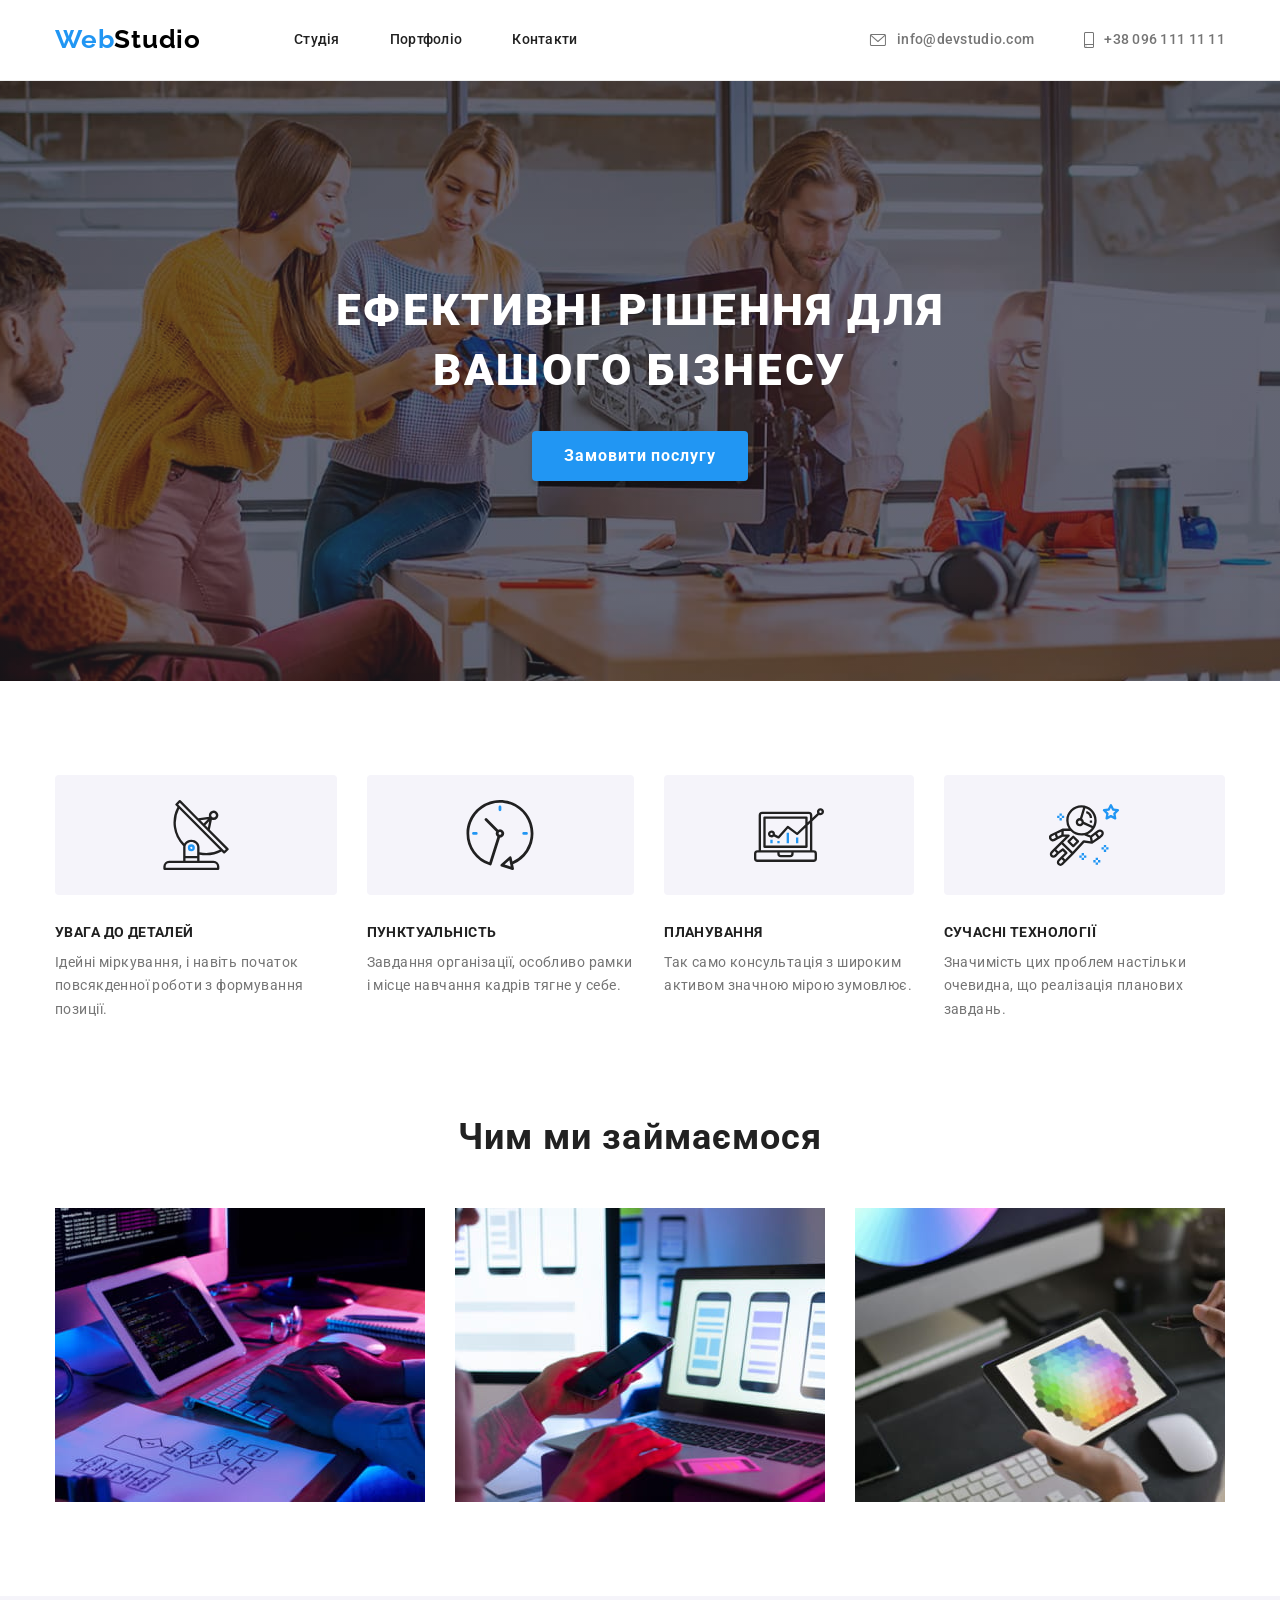
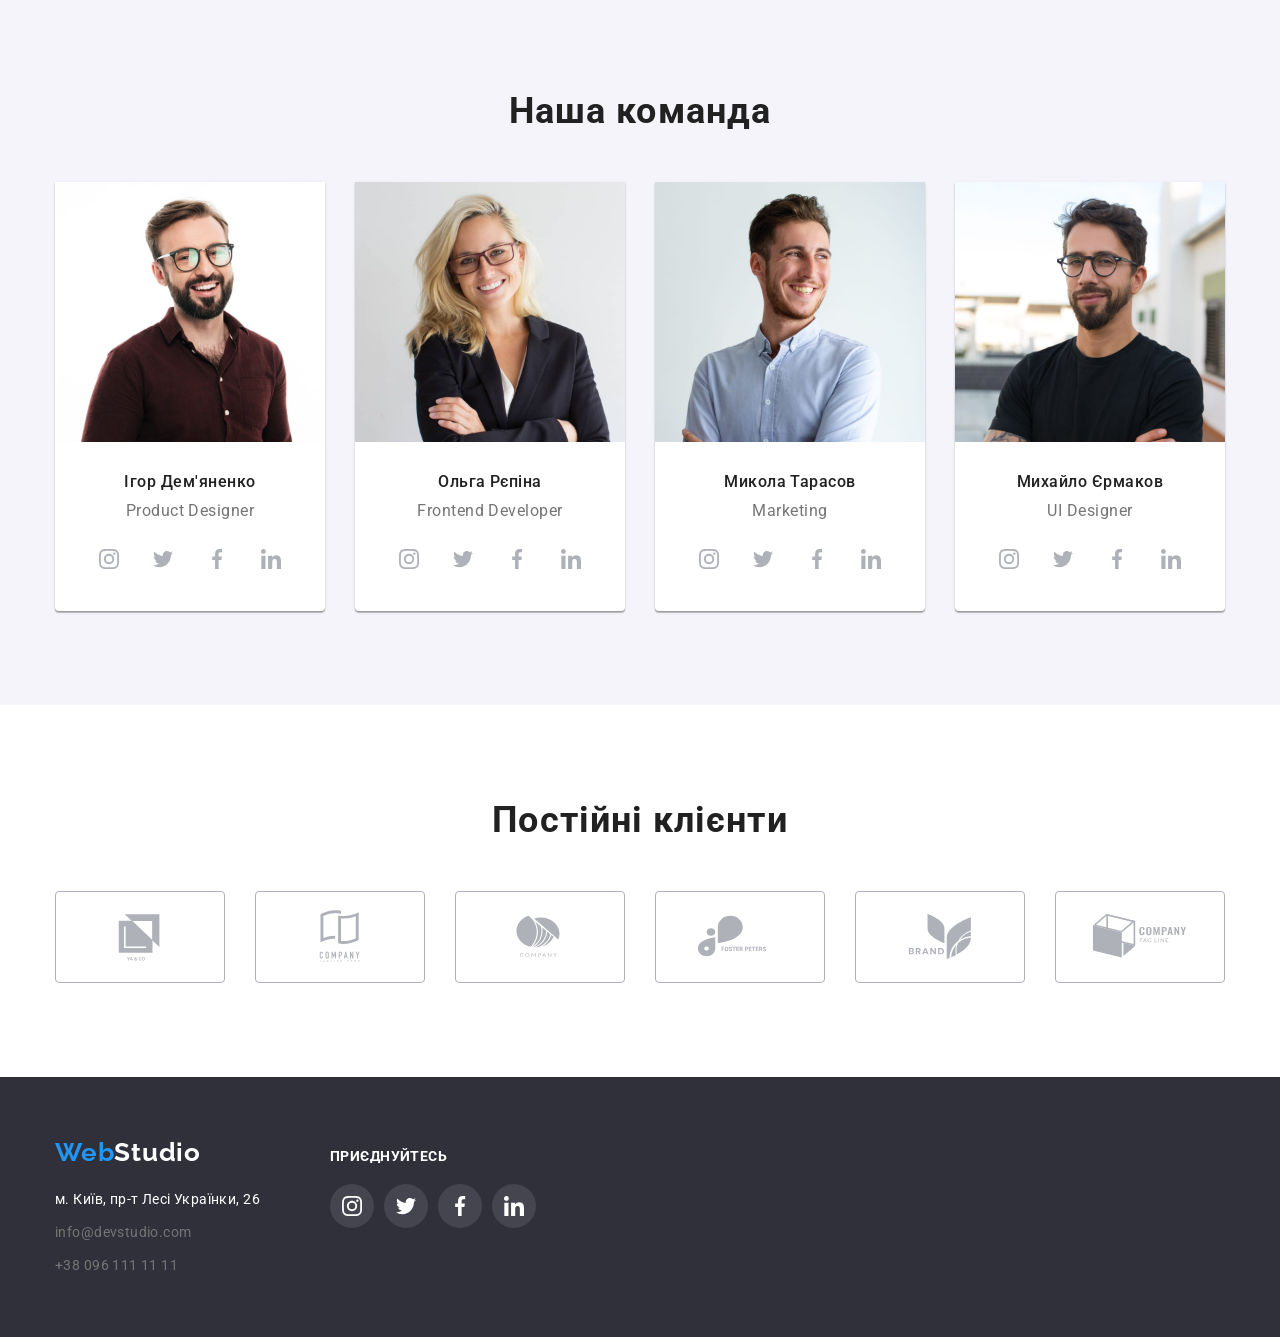
==== index.html @ bf519549 "Initial commit" ====
<!DOCTYPE html>
<html lang="uk">
  <head>
    <meta charset="UTF-8" />
    <meta http-equiv="X-UA-Compatible" content="IE=edge" />
    <meta name="viewport" content="width=device-width, initial-scale=1.0" />
    <title>WebStudio</title>
    <!-- fonts -->
    <link rel="preconnect" href="https://fonts.googleapis.com" />
    <link rel="preconnect" href="https://fonts.gstatic.com" crossorigin />
    <link rel="preconnect" href="https://fonts.googleapis.com" />
    <link rel="preconnect" href="https://fonts.gstatic.com" crossorigin />
    <link
      href="https://fonts.googleapis.com/css2?family=Raleway:wght@700&family=Roboto:wght@400;500;700;900&display=swap"
      rel="stylesheet"
    />
    <!-- modern-normalize -->
    <link
      rel="stylesheet"
      href="https://cdnjs.cloudflare.com/ajax/libs/modern-normalize/1.1.0/modern-normalize.min.css"
      integrity="sha512-wpPYUAdjBVSE4KJnH1VR1HeZfpl1ub8YT/NKx4PuQ5NmX2tKuGu6U/JRp5y+Y8XG2tV+wKQpNHVUX03MfMFn9Q=="
      crossorigin="anonymous"
      referrerpolicy="no-referrer"
    />
    <!-- custom styles -->
    <link rel="stylesheet" href="./css/styles.css" />
  </head>
  <body>
    <header>
      <div class="container header">
        <nav class="nav">
          <a class="logo logo-header" href="./index.html"
            ><span class="logo-color">Web</span>Studio</a
          >
          <ul class="nav-list">
            <li class="nav-list-item">
              <a class="nav-list-item-link display-block" href="./index.html"
                >Студія</a
              >
            </li>
            <li class="nav-list-item">
              <a
                class="nav-list-item-link display-block"
                href="./portfolio.html"
                >Портфоліо</a
              >
            </li>
            <li class="nav-list-item">
              <a class="nav-list-item-link display-block" href="#contacts-link"
                >Контакти</a
              >
            </li>
          </ul>
        </nav>
        <ul class="header-contacts">
          <li class="header-contacts-item">
            <a
              class="header-contacts-item-link display-block"
              href="mailto:info@devstudio.com"
            >
              <svg class="icon-contacts" width="18" height="12">
                <use href="./images/icons.svg#icon-mail"></use>
              </svg>
              info@devstudio.com</a
            >
          </li>
          <li class="header-contacts-item">
            <a
              class="header-contacts-item-link display-block"
              href="tel:+380961111111"
            >
              <svg class="icon-contacts" width="10" height="16">
                <use href="./images/icons.svg#icon-smartphone"></use>
              </svg>
              +38 096 111 11 11</a
            >
          </li>
        </ul>
      </div>
    </header>
    <main>
      <section class="hero">
        <div class="container">
          <h1 class="hero-title">Ефективні рішення для вашого бізнесу</h1>
          <button class="hero-btn" type="button">Замовити послугу</button>
        </div>
      </section>
      <section class="section">
        <div class="container">
          <h2 class="hidden-title">Особливості</h2>
          <ul class="features-list">
            <li class="features-list-item">
              <div class="features-icon-background">
                <svg class="features-list-item-icon" width="70" height="70">
                  <use href="./images/icons.svg#icon-antenna"></use>
                </svg>
              </div>
              <h3 class="features-list-item-heading">Увага до деталей</h3>
              <p class="features-list-item-text">
                Ідейні міркування, і навіть початок повсякденної роботи з
                формування позиції.
              </p>
            </li>
            <li class="features-list-item">
              <div class="features-icon-background">
                <svg class="features-list-item-icon" width="70" height="70">
                  <use href="./images/icons.svg#icon-clock"></use>
                </svg>
              </div>
              <h3 class="features-list-item-heading">Пунктуальність</h3>
              <p class="features-list-item-text">
                Завдання організації, особливо рамки і місце навчання кадрів
                тягне у себе.
              </p>
            </li>
            <li class="features-list-item">
              <div class="features-icon-background">
                <svg class="features-list-item-icon" width="70" height="70">
                  <use href="./images/icons.svg#icon-diagram"></use>
                </svg>
              </div>
              <h3 class="features-list-item-heading">Планування</h3>
              <p class="features-list-item-text">
                Так само консультація з широким активом значною мірою зумовлює.
              </p>
            </li>
            <li class="features-list-item">
              <div class="features-icon-background">
                <svg class="features-list-item-icon" width="70" height="70">
                  <use href="./images/icons.svg#icon-astronaut"></use>
                </svg>
              </div>
              <h3 class="features-list-item-heading">Сучасні технології</h3>
              <p class="features-list-item-text">
                Значимість цих проблем настільки очевидна, що реалізація
                планових завдань.
              </p>
            </li>
          </ul>
        </div>
      </section>
      <section class="section what-are-we-section">
        <div class="container">
          <h2 class="what-are-we-title">Чим ми займаємося</h2>
          <ul class="what-are-we-list">
            <li class="what-are-we-list-item">
              <img
                src="./images/img1.jpg"
                alt="кодинг"
                width="370"
                height="294"
              />
            </li>
            <li class="what-are-we-list-item">
              <img
                src="./images/img2.jpg"
                alt="адаптація"
                width="370"
                height="294"
              />
            </li>
            <li class="what-are-we-list-item">
              <img
                src="./images/img3.jpg"
                alt="дизайн"
                width="370"
                height="294"
              />
            </li>
          </ul>
        </div>
      </section>
      <section class="section our-team">
        <div class="container">
          <h2 class="our-team-title">Наша команда</h2>
          <ul class="our-team-list">
            <li class="our-team-list-item">
              <img
                src="./images/igor.jpg"
                alt="фото Ігор Дем'яненко"
                width="270"
                height="260"
              />
              <div class="our-team-content">
                <h3 class="our-team-list-item-heading">Ігор Дем'яненко</h3>
                <p class="our-team-list-item-text" lang="en">
                  Product Designer
                </p>
                <ul class="socials-list">
                  <li class="socials-list-item">
                    <a
                      class="socials-list-item-link"
                      href="https://www.instagram.com"
                      target="_blank"
                      rel="noreferrer noopener nofollow"
                      aria-label="instagram"
                    >
                      <svg class="socials-icon" width="20" height="20">
                        <use href="./images/icons.svg#icon-instagram"></use>
                      </svg>
                    </a>
                  </li>
                  <li class="socials-list-item">
                    <a
                      class="socials-list-item-link"
                      href="https://twitter.com"
                      target="_blank"
                      rel="noreferrer noopener nofollow"
                      aria-label="twitter"
                    >
                      <svg class="socials-icon" width="20" height="20">
                        <use href="./images/icons.svg#icon-twitter"></use>
                      </svg>
                    </a>
                  </li>
                  <li class="socials-list-item">
                    <a
                      class="socials-list-item-link"
                      href="https://www.facebook.com"
                      target="_blank"
                      rel="noreferrer noopener nofollow"
                      aria-label="facebook"
                    >
                      <svg class="socials-icon" width="20" height="20">
                        <use href="./images/icons.svg#icon-facebook"></use>
                      </svg>
                    </a>
                  </li>
                  <li class="socials-list-item">
                    <a
                      class="socials-list-item-link"
                      href="https://www.linkedin.com "
                      target="_blank"
                      rel="noreferrer noopener nofollow"
                      aria-label="linkedin"
                    >
                      <svg class="socials-icon" width="20" height="20">
                        <use href="./images/icons.svg#icon-linkedin"></use>
                      </svg>
                    </a>
                  </li>
                </ul>
              </div>
            </li>
            <li class="our-team-list-item">
              <img
                src="./images/olga.jpg"
                alt="фото Ольга Рєпіна"
                width="270"
                height="260"
              />
              <div class="our-team-content">
                <h3 class="our-team-list-item-heading">Ольга Рєпіна</h3>
                <p class="our-team-list-item-text" lang="en">
                  Frontend Developer
                </p>
                <ul class="socials-list">
                  <li class="socials-list-item">
                    <a
                      class="socials-list-item-link"
                      href="https://www.instagram.com"
                      target="_blank"
                      rel="noreferrer noopener nofollow"
                      aria-label="instagram"
                    >
                      <svg class="socials-icon" width="20" height="20">
                        <use href="./images/icons.svg#icon-instagram"></use>
                      </svg>
                    </a>
                  </li>
                  <li class="socials-list-item">
                    <a
                      class="socials-list-item-link"
                      href="https://twitter.com"
                      target="_blank"
                      rel="noreferrer noopener nofollow"
                      aria-label="twitter"
                    >
                      <svg class="socials-icon" width="20" height="20">
                        <use href="./images/icons.svg#icon-twitter"></use>
                      </svg>
                    </a>
                  </li>
                  <li class="socials-list-item">
                    <a
                      class="socials-list-item-link"
                      href="https://www.facebook.com"
                      target="_blank"
                      rel="noreferrer noopener nofollow"
                      aria-label="facebook"
                    >
                      <svg class="socials-icon" width="20" height="20">
                        <use href="./images/icons.svg#icon-facebook"></use>
                      </svg>
                    </a>
                  </li>
                  <li class="socials-list-item">
                    <a
                      class="socials-list-item-link"
                      href="https://www.linkedin.com "
                      target="_blank"
                      rel="noreferrer noopener nofollow"
                      aria-label="linkedin"
                    >
                      <svg class="socials-icon" width="20" height="20">
                        <use href="./images/icons.svg#icon-linkedin"></use>
                      </svg>
                    </a>
                  </li>
                </ul>
              </div>
            </li>
            <li class="our-team-list-item">
              <img
                src="./images/mykola.jpg"
                alt="фото Микола Тарасов"
                width="270"
                height="260"
              />
              <div class="our-team-content">
                <h3 class="our-team-list-item-heading">Микола Тарасов</h3>
                <p class="our-team-list-item-text" lang="en">Marketing</p>
                <ul class="socials-list">
                  <li class="socials-list-item">
                    <a
                      class="socials-list-item-link"
                      href="https://www.instagram.com"
                      target="_blank"
                      rel="noreferrer noopener nofollow"
                      aria-label="instagram"
                    >
                      <svg class="socials-icon" width="20" height="20">
                        <use href="./images/icons.svg#icon-instagram"></use>
                      </svg>
                    </a>
                  </li>
                  <li class="socials-list-item">
                    <a
                      class="socials-list-item-link"
                      href="https://twitter.com"
                      target="_blank"
                      rel="noreferrer noopener nofollow"
                      aria-label="twitter"
                    >
                      <svg class="socials-icon" width="20" height="20">
                        <use href="./images/icons.svg#icon-twitter"></use>
                      </svg>
                    </a>
                  </li>
                  <li class="socials-list-item">
                    <a
                      class="socials-list-item-link"
                      href="https://www.facebook.com"
                      target="_blank"
                      rel="noreferrer noopener nofollow"
                      aria-label="facebook"
                    >
                      <svg class="socials-icon" width="20" height="20">
                        <use href="./images/icons.svg#icon-facebook"></use>
                      </svg>
                    </a>
                  </li>
                  <li class="socials-list-item">
                    <a
                      class="socials-list-item-link"
                      href="https://www.linkedin.com "
                      target="_blank"
                      rel="noreferrer noopener nofollow"
                      aria-label="linkedin"
                    >
                      <svg class="socials-icon" width="20" height="20">
                        <use href="./images/icons.svg#icon-linkedin"></use>
                      </svg>
                    </a>
                  </li>
                </ul>
              </div>
            </li>
            <li class="our-team-list-item">
              <img
                src="./images/michael.jpg"
                alt="фото Михайло Єрмаков"
                width="270"
                height="260"
              />
              <div class="our-team-content">
                <h3 class="our-team-list-item-heading">Михайло Єрмаков</h3>
                <p class="our-team-list-item-text" lang="en">UI Designer</p>
                <ul class="socials-list">
                  <li class="socials-list-item">
                    <a
                      class="socials-list-item-link"
                      href="https://www.instagram.com"
                      target="_blank"
                      rel="noreferrer noopener nofollow"
                      aria-label="instagram"
                    >
                      <svg class="socials-icon" width="20" height="20">
                        <use href="./images/icons.svg#icon-instagram"></use>
                      </svg>
                    </a>
                  </li>
                  <li class="socials-list-item">
                    <a
                      class="socials-list-item-link"
                      href="https://twitter.com"
                      target="_blank"
                      rel="noreferrer noopener nofollow"
                      aria-label="twitter"
                    >
                      <svg class="socials-icon" width="20" height="20">
                        <use href="./images/icons.svg#icon-twitter"></use>
                      </svg>
                    </a>
                  </li>
                  <li class="socials-list-item">
                    <a
                      class="socials-list-item-link"
                      href="https://www.facebook.com"
                      target="_blank"
                      rel="noreferrer noopener nofollow"
                      aria-label="facebook"
                    >
                      <svg class="socials-icon" width="20" height="20">
                        <use href="./images/icons.svg#icon-facebook"></use>
                      </svg>
                    </a>
                  </li>
                  <li class="socials-list-item">
                    <a
                      class="socials-list-item-link"
                      href="https://www.linkedin.com "
                      target="_blank"
                      rel="noreferrer noopener nofollow"
                      aria-label="linkedin"
                    >
                      <svg class="socials-icon" width="20" height="20">
                        <use href="./images/icons.svg#icon-linkedin"></use>
                      </svg>
                    </a>
                  </li>
                </ul>
              </div>
            </li>
          </ul>
        </div>
      </section>
      <section class="section">
        <div class="container">
          <h2 class="clients">Постійні клієнти</h2>
          <ul class="clients-list">
            <li class="clients-list-item">
              <a
                href=""
                class="clients-link"
                target="_blank"
                rel="noreferrer noopener nofollow"
              >
                <svg class="client" width="106" height="60">
                  <use href="./images/icons.svg#icon-client1"></use>
                </svg>
              </a>
            </li>
            <li class="clients-list-item">
              <a
                href=""
                class="clients-link"
                target="_blank"
                rel="noreferrer noopener nofollow"
              >
                <svg class="client" width="106" height="60">
                  <use href="./images/icons.svg#icon-client2"></use>
                </svg>
              </a>
            </li>
            <li class="clients-list-item">
              <a
                href=""
                class="clients-link"
                target="_blank"
                rel="noreferrer noopener nofollow"
              >
                <svg class="client" width="106" height="60">
                  <use href="./images/icons.svg#icon-client3"></use>
                </svg>
              </a>
            </li>
            <li class="clients-list-item">
              <a
                href=""
                class="clients-link"
                target="_blank"
                rel="noreferrer noopener nofollow"
              >
                <svg class="client" width="106" height="60">
                  <use href="./images/icons.svg#icon-client4"></use>
                </svg>
              </a>
            </li>
            <li class="clients-list-item">
              <a
                href=""
                class="clients-link"
                target="_blank"
                rel="noreferrer noopener nofollow"
              >
                <svg class="client" width="106" height="60">
                  <use href="./images/icons.svg#icon-client5"></use>
                </svg>
              </a>
            </li>
            <li class="clients-list-item">
              <a
                href=""
                class="clients-link"
                target="_blank"
                rel="noreferrer noopener nofollow"
              >
                <svg class="client" width="106" height="60">
                  <use href="./images/icons.svg#icon-client6"></use>
                </svg>
              </a>
            </li>
          </ul>
        </div>
      </section>
    </main>
    <footer class="contacts" id="contacts-link">
      <div class="container footer">
        <div>
          <a class="logo footer-logo" href="./index.html"
            ><span class="logo-footer-color">Web</span>Studio</a
          >
          <address>
            <ul class="address-list">
              <li class="address-list-item">
                <a
                  class="map-link"
                  href="https://goo.gl/maps/me57YFcmaELghzEW9"
                  target="_blank"
                  rel="noopener noreferrer nofollow"
                  >м. Київ, пр-т Лесі Українки, 26</a
                >
              </li>
              <li class="address-list-item">
                <a class="mail-link" href="mailto:info@devstudio.com"
                  >info@devstudio.com</a
                >
              </li>
              <li class="address-list-item">
                <a class="tel-link" href="tel:+380961111111"
                  >+38 096 111 11 11</a
                >
              </li>
            </ul>
          </address>
        </div>
        <div class="join">
          <p class="footer-heading-socials">приєднуйтесь</p>
          <ul class="socials-list">
            <li class="socials-list-item">
              <a
                class="socials-footer-list-item-link"
                href="https://www.instagram.com"
                target="_blank"
                rel="noreferrer noopener nofollow"
                aria-label="instagram"
              >
                <svg class="socials-footer-icon" width="20" height="20">
                  <use href="./images/icons.svg#icon-instagram"></use>
                </svg>
              </a>
            </li>
            <li class="socials-list-item">
              <a
                class="socials-footer-list-item-link"
                href="https://twitter.com"
                target="_blank"
                rel="noreferrer noopener nofollow"
                aria-label="twitter"
              >
                <svg class="socials-footer-icon" width="20" height="20">
                  <use href="./images/icons.svg#icon-twitter"></use>
                </svg>
              </a>
            </li>
            <li class="socials-list-item">
              <a
                class="socials-footer-list-item-link"
                href="https://www.facebook.com"
                target="_blank"
                rel="noreferrer noopener nofollow"
                aria-label="facebook"
              >
                <svg class="socials-footer-icon" width="20" height="20">
                  <use href="./images/icons.svg#icon-facebook"></use>
                </svg>
              </a>
            </li>
            <li class="socials-list-item">
              <a
                class="socials-footer-list-item-link"
                href="https://www.linkedin.com "
                target="_blank"
                rel="noreferrer noopener nofollow"
                aria-label="linkedin"
              >
                <svg class="socials-footer-icon" width="20" height="20">
                  <use href="./images/icons.svg#icon-linkedin"></use>
                </svg>
              </a>
            </li>
          </ul>
        </div>
      </div>
    </footer>
  </body>
</html>
---- css/styles.css ----
:root {
  /* Fonts */
  --primary-text-color: #757575;
  --title-text-color: #212121;
  --secondary-title-text-color: #ffffff;
  --secondary-text-color: #2196f3;
  --logo-text-color: #000000;
  --address-text-color: #ffffff 0.6;
  --icon-color: #afb1b8;
  /* Background */
  --footer-background-color: #2f303a;
  --team-section-background-color: #f5f4fa;
  --hero-btn-active-color: #188ce8;
  --header-border-bottom-color: #ececec;
  --portfolio-content-border-color: #eeeeee;
  --footer-icon-bgcolor: rgba(255, 255, 255, 0.1);
  --hero-background: #c4c4c4;
}
h1,
h2,
h3,
h4,
h5,
h6,
p,
ul {
  margin: 0;
  padding: 0;
  border: 0;
  font-size: 100%;
  font: inherit;
  vertical-align: baseline;
}
img {
  display: block;
  min-width: 100%;
  height: auto;
}
.nav-list,
.header-contacts,
.features-list,
.what-are-we-list,
.our-team-list,
.address-list,
.filter-list,
.portfolio-content-list,
.socials-list,
.clients-list {
  list-style: none;
}
.container {
  width: 1200px;
  margin-left: auto;
  margin-right: auto;
  padding-right: 15px;
  padding-left: 15px;
}

.section {
  padding: 94px 0;
}
.what-are-we-section {
  padding-top: 0;
}
.display-block {
  display: block;
}
body {
  font-family: "Roboto", sans-serif;
  font-size: 14px;
  line-height: 1.7;
  letter-spacing: 0.03em;

  color: var(--primary-text-color);
}
/* header */
.header,
.nav {
  display: flex;
  align-items: center;
}
header {
  border-bottom: 1px solid var(--header-border-bottom-color);
}
.logo {
  font-family: "Raleway", sans-serif;
  font-weight: 700;
  font-size: 26px;
  line-height: 1.2;
  letter-spacing: 0.03em;

  color: var(--logo-text-color);
  text-decoration: none;
  text-transform: capitalize;
}
.logo-header {
  margin-right: 93px;
}
.logo-color {
  color: var(--secondary-text-color);
}
.nav-list {
  display: flex;
}
.header-contacts {
  display: flex;
  margin-left: auto;
}
.header-contacts-item:not(:last-child) {
  margin-right: 50px;
}

.nav-list-item-link,
.header-contacts-item-link {
  padding-top: 32px;
  padding-bottom: 32px;

  font-weight: 500;
  font-size: 14px;
  line-height: 1.14;
  letter-spacing: 0.02em;

  color: var(--title-text-color);
  text-decoration: none;
}
.header-contacts-item-link {
  display: flex;
  align-items: center;
}
.icon-contacts {
  margin-right: 10px;
  fill: currentColor;
}
.nav-list-item:not(:last-child) {
  margin-right: 50px;
}
.header-contacts-item-link {
  color: var(--primary-text-color);
}
.nav-list-item-link:hover,
.nav-list-item-link:focus,
.nav-list-item-link:active,
.header-contacts-item-link:hover,
.header-contacts-item-link:focus,
.header-contacts-item-link:active {
  color: var(--secondary-text-color);
}
/* main */
/* hero */
.hero {
  max-width: 1600px;
  padding: 200px 0;
  margin-left: auto;
  margin-right: auto;
  text-align: center;

  background-color: var(--hero-background);
  background-image: linear-gradient(
      rgba(47, 48, 58, 0.4),
      rgba(47, 48, 58, 0.4)
    ),
    url(../images/hero.jpg);
  background-repeat: no-repeat;
  background-position: center;
  background-size: cover;
}
.hero-title {
  margin-bottom: 30px;
  margin-right: auto;
  margin-left: auto;
  width: 696px;

  font-weight: 900;
  font-size: 44px;
  line-height: 1.36;
  text-align: center;
  letter-spacing: 0.06em;
  text-transform: uppercase;

  color: var(--secondary-title-text-color);
}

.hero-btn {
  padding: 10px 32px;

  font-weight: 700;
  font-size: 16px;
  line-height: 1.88;
  text-align: center;
  letter-spacing: 0.06em;

  color: var(--secondary-title-text-color);
  background-color: var(--secondary-text-color);
  cursor: pointer;
  box-shadow: 0px 4px 4px rgba(0, 0, 0, 0.15);
  border-radius: 4px;
  border: none;
}
.hero-btn:hover,
.hero-btn:focus {
  background-color: var(--hero-btn-active-color);
}
/* features */
.hidden-title {
  position: absolute;
  white-space: nowrap;
  width: 1px;
  height: 1px;
  overflow: hidden;
  border: 0;
  padding: 0;
  clip: rect(0 0 0 0);
  -webkit-clip-path: inset(50%);
  clip-path: inset(50%);
  margin: -1px;
}
.features-list {
  display: flex;
}
.features-list-item {
  width: calc((100%-30 * 3) / 4);
}
.features-icon-background {
  display: flex;
  justify-content: center;
  align-items: center;
  height: 120px;
  margin-bottom: 30px;
  background-color: var(--team-section-background-color);
  border-radius: 4px;
}
.features-list-item:not(:last-child) {
  margin-right: 30px;
}
.features-list-item-heading {
  margin-bottom: 10px;

  font-weight: 700;
  font-size: 14px;
  line-height: 1.14;
  text-transform: uppercase;

  color: var(--title-text-color);
}
/* What are we, our team */
.what-are-we-title,
.our-team-title,
.clients {
  text-align: center;
  margin-bottom: 50px;

  font-weight: 700;
  font-size: 36px;
  line-height: 1.17;
  text-align: center;
  letter-spacing: 0.03em;
  color: var(--title-text-color);
}
.what-are-we-list {
  display: flex;
}
.what-are-we-list-item {
  display: block;
}
.what-are-we-list-item:not(:last-child) {
  margin-right: 30px;
}
.our-team {
  background-color: var(--team-section-background-color);
}
.our-team-list {
  display: flex;
  gap: 30px;
}
.our-team-list-item {
  background: var(--secondary-title-text-color);

  box-shadow: 0px 1px 3px #0000001f, 0px 1px 1px #00000024,
    0px 2px 1px #00000033;
  border-radius: 0px 0px 4px 4px;
}
.our-team-list-item-text {
  margin-bottom: 16px;
}
.our-team-content {
  padding: 30px 32px;
}
.our-team-list-item-heading {
  margin-bottom: 10px;

  font-weight: 500;
  font-size: 16px;
  line-height: 1.2;
  letter-spacing: 0.03em;
  text-align: center;
  color: var(--title-text-color);
}
.our-team-list-item-text {
  font-size: 16px;
  line-height: 1.2;
  letter-spacing: 0.03em;
  text-align: center;
}
.socials-list {
  display: flex;
  justify-content: center;
  gap: 10px;
}

.socials-list-item-link {
  display: flex;
  width: 44px;
  height: 44px;
  justify-content: center;
  align-items: center;
  border-radius: 50%;
  fill: var(--icon-color);
}
.socials-list-item-link:hover,
.socials-list-item-link:focus {
  background-color: var(--secondary-text-color);
}
.socials-list-item-link:hover,
.socials-list-item-link:focus .socials-icon {
  fill: var(--secondary-title-text-color);
}
/* Clients */
.clients-list {
  display: flex;
}
.clients-list-item:not(:last-child) {
  margin-right: 30px;
}
.clients-list-item {
  width: 170px;
  height: 92px;
}
.clients-link {
  display: flex;
  align-items: center;
  justify-content: center;
  width: 100%;
  height: 100%;

  fill: var(--icon-color);
  border: 1px solid var(--icon-color);
  border-radius: 4px;
}
.clients-link:hover,
.clients-link:focus,
.clients-link:active .client {
  border: 1px solid var(--secondary-text-color);
  fill: var(--secondary-text-color);
}
/* footer */
footer {
  padding-top: 60px;
  padding-bottom: 60px;
}
address {
  font-style: inherit;
}
.footer {
  display: flex;
  align-items: baseline;
  gap: 70px;
}
.contacts {
  background-color: var(--footer-background-color);
}

.footer-logo {
  display: inline-block;
  margin-bottom: 20px;

  color: var(--secondary-title-text-color);
}
.logo-footer-color {
  color: var(--secondary-text-color);
}

.address-list-item:not(:last-child) {
  margin-bottom: 9px;
}
.map-link {
  text-decoration: none;
  color: var(--secondary-title-text-color);
}
.mail-link,
.tel-link {
  text-decoration: none;
  color: var(--address-text-color);
}
.footer-heading-socials {
  font-weight: 700;
  font-size: 14px;
  line-height: 16px;
  letter-spacing: 0.03em;
  text-transform: uppercase;

  color: var(--secondary-title-text-color);
}
.footer-heading-socials {
  margin-bottom: 20px;
}
.socials-footer-list-item-link {
  display: flex;
  width: 44px;
  height: 44px;
  justify-content: center;
  align-items: center;
  border-radius: 50%;
  background-color: var(--footer-icon-bgcolor);
  fill: var(--secondary-title-text-color);
}
.socials-footer-list-item-link:hover,
.socials-footer-list-item-link:focus,
.socials-footer-list-item-link:active {
  background-color: var(--secondary-text-color);
}

/* portfolio */
.section-portfolio {
  padding-top: 94px;
  padding-bottom: 94px;
}
.filter-list {
  display: flex;
  justify-content: center;
  margin-bottom: 50px;
}
.filter-list-item:not(:last-child) {
  margin-right: 8px;
}
.all-btn {
  padding: 7px 26px;
}
.secondary-btn {
  padding: 7px 23px;
}
.filter-list-button {
  font-style: inherit;
  font-weight: 500;
  font-size: 16px;
  line-height: 1.6;
  text-align: center;
  letter-spacing: 0.03em;
  color: var(--title-text-color);
  background-color: var(--team-section-background-color);
  cursor: pointer;
  border: none;
  border-radius: 4px;
}
.filter-list-button:hover,
.filter-list-button:focus,
.filter-list-button:active {
  font-weight: 500;
  font-size: 16px;
  line-height: 1.6;
  text-align: center;
  letter-spacing: 0.03em;
  color: var(--secondary-title-text-color);
  background-color: var(--secondary-text-color);
  box-shadow: 0px 3px 1px rgba(0, 0, 0, 0.1), 0px 1px 2px rgba(0, 0, 0, 0.08),
    0px 2px 2px rgba(0, 0, 0, 0.12);
}
.portfolio-card {
  display: block;
  text-decoration: none;
  color: inherit;
}
.portfolio-content-list {
  display: flex;
  flex-wrap: wrap;
  margin: -15px;
}
.portfolio-content-list-item {
  margin: 15px;
}
.portfolio-content-list-text {
  padding: 20px 24px;
  border-right: 1px solid var(--portfolio-content-border-color);
  border-bottom: 1px solid var(--portfolio-content-border-color);
  border-left: 1px solid var(--portfolio-content-border-color);
}
.portfolio-content-list-item-heading {
  margin-bottom: 4px;

  font-weight: 700;
  font-size: 18px;
  line-height: 2;
  letter-spacing: 0.06em;
  color: var(--title-text-color);
}
.portfolio-content-list-item-text {
  font-size: 16px;
  line-height: 1.9;
  letter-spacing: 0.03em;
}
.portfolio-card:hover,
.portfolio-card:focus {
  box-shadow: 0px 1px 1px rgba(0, 0, 0, 0.12), 0px 4px 4px rgba(0, 0, 0, 0.06),
    1px 4px 6px rgba(0, 0, 0, 0.16);
}
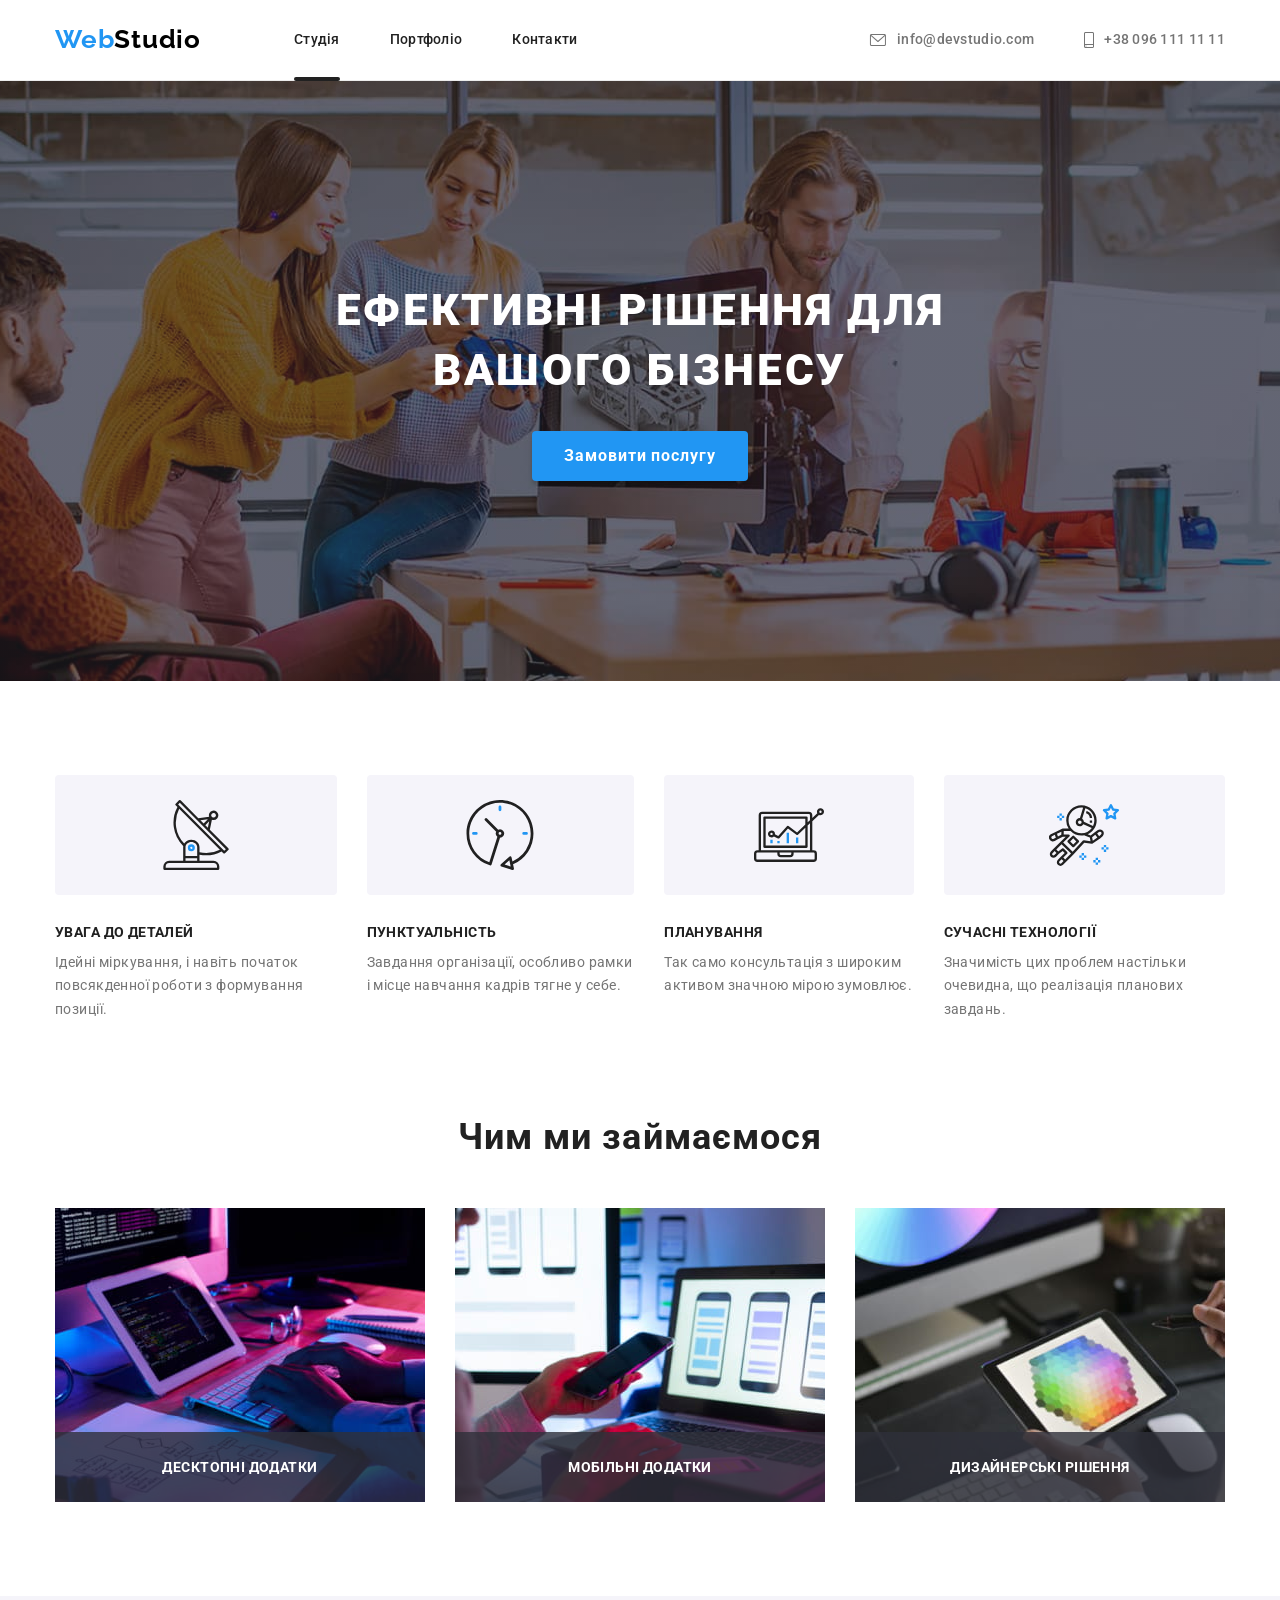
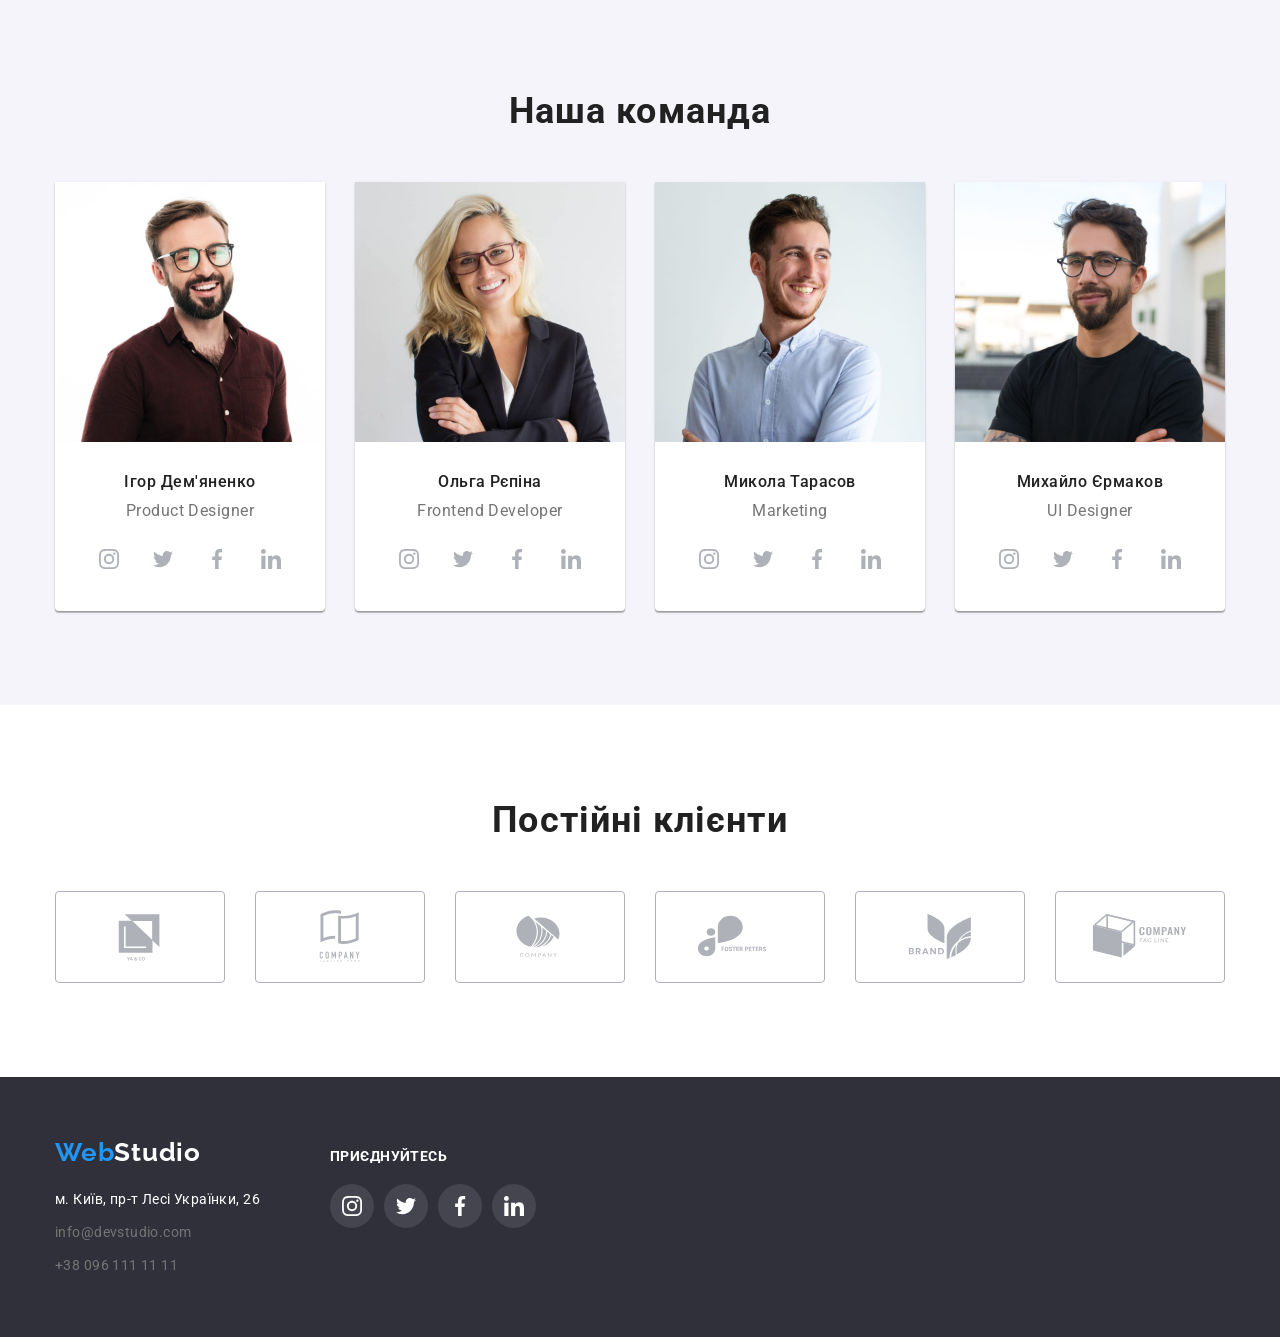
==== commit 991b4f01: "animations hw05" ====
--- a/index.html
+++ b/index.html
@@ -34,7 +34,9 @@
           >
           <ul class="nav-list">
             <li class="nav-list-item">
-              <a class="nav-list-item-link display-block" href="./index.html"
+              <a
+                class="nav-list-item-link display-block current-page"
+                href="./index.html"
                 >Студія</a
               >
             </li>
@@ -82,7 +84,18 @@
       <section class="hero">
         <div class="container">
           <h1 class="hero-title">Ефективні рішення для вашого бізнесу</h1>
-          <button class="hero-btn" type="button">Замовити послугу</button>
+          <button data-modal-open class="hero-btn" type="button">
+            Замовити послугу
+          </button>
+        </div>
+        <div class="backdrop is-hidden" data-modal>
+          <div class="modal">
+            <button data-modal-close type="button" class="modal-close">
+              <svg width="18" height="18">
+                <use href="./images/icons.svg#icon-close-modal"></use>
+              </svg>
+            </button>
+          </div>
         </div>
       </section>
       <section class="section">
@@ -146,26 +159,29 @@
             <li class="what-are-we-list-item">
               <img
                 src="./images/img1.jpg"
-                alt="кодинг"
+                alt="Десктопні додатки"
                 width="370"
                 height="294"
               />
+              <p class="what-are-we-description">Десктопні додатки</p>
             </li>
             <li class="what-are-we-list-item">
               <img
                 src="./images/img2.jpg"
-                alt="адаптація"
+                alt="Мобільні додатки"
                 width="370"
                 height="294"
               />
+              <p class="what-are-we-description">Мобільні додатки</p>
             </li>
             <li class="what-are-we-list-item">
               <img
                 src="./images/img3.jpg"
-                alt="дизайн"
+                alt="Дизайнерські рішення"
                 width="370"
                 height="294"
               />
+              <p class="what-are-we-description">Дизайнерські рішення</p>
             </li>
           </ul>
         </div>
@@ -614,5 +630,6 @@
         </div>
       </div>
     </footer>
+    <script src="./js/modal.js"></script>
   </body>
 </html>
--- a/css/styles.css
+++ b/css/styles.css
@@ -13,8 +13,10 @@
   --hero-btn-active-color: #188ce8;
   --header-border-bottom-color: #ececec;
   --portfolio-content-border-color: #eeeeee;
-  --footer-icon-bgcolor: rgba(255, 255, 255, 0.1);
+  --footer-icon-bgcolor: #ffffff1a;
   --hero-background: #c4c4c4;
+  --what-are-we-desription-bgc: #2f303acc;
+  --portfolio-card-overlay: #2196f3e6;
 }
 h1,
 h2,
@@ -112,6 +114,7 @@
 
 .nav-list-item-link,
 .header-contacts-item-link {
+  position: relative;
   padding-top: 32px;
   padding-bottom: 32px;
 
@@ -122,6 +125,23 @@
 
   color: var(--title-text-color);
   text-decoration: none;
+
+  transition-property: color;
+  transition-duration: 250ms;
+  transition-timing-function: cubic-bezier(0.4, 0, 0.2, 1);
+}
+.current-page::after {
+  content: "";
+  display: block;
+  margin-bottom: -1px;
+  position: absolute;
+  left: 0;
+  bottom: 0;
+  width: 100%;
+  height: 4px;
+
+  background-color: currentColor;
+  border-radius: 2px;
 }
 .header-contacts-item-link {
   display: flex;
@@ -195,10 +215,82 @@
   box-shadow: 0px 4px 4px rgba(0, 0, 0, 0.15);
   border-radius: 4px;
   border: none;
+
+  transition-property: color;
+  transition-duration: 250ms;
+  transition-timing-function: cubic-bezier(0.4, 0, 0.2, 1);
 }
 .hero-btn:hover,
 .hero-btn:focus {
   background-color: var(--hero-btn-active-color);
+}
+/* Modal */
+.backdrop {
+  position: fixed;
+  top: 0;
+  left: 0;
+  z-index: 1000;
+  width: 100%;
+  height: 100%;
+  background-color: rgba(0, 0, 0, 0.2);
+  opacity: 1;
+
+  transition-property: opacity;
+  transition-duration: 250ms;
+  transition-timing-function: cubic-bezier(0.4, 0, 0.2, 1);
+}
+.backdrop.is-hidden {
+  opacity: 0;
+  pointer-events: none;
+  /* visibility: hidden; */
+
+  transition-property: opacity;
+  transition-duration: 250ms;
+  transition-timing-function: cubic-bezier(0.4, 0, 0.2, 1);
+}
+.backdrop.is-hidden .modal {
+  transform: translate(-50%, -50%) scale(0.9);
+}
+
+.modal {
+  position: absolute;
+  top: 50%;
+  left: 50%;
+
+  transform: translate(-50%, -50%) scale(1);
+  min-height: 581px;
+  min-width: 528px;
+  padding: 15px;
+
+  background-color: var(--secondary-title-text-color);
+  box-shadow: 0px 1px 3px rgba(0, 0, 0, 0.12), 0px 1px 1px rgba(0, 0, 0, 0.14),
+    0px 2px 1px rgba(0, 0, 0, 0.2);
+  border-radius: 4px;
+
+  transition-property: transform;
+  transition-duration: 250ms;
+  transition-timing-function: cubic-bezier(0.4, 0, 0.2, 1);
+}
+.modal-close {
+  display: flex;
+  justify-content: center;
+  align-items: center;
+  position: absolute;
+  top: 8px;
+  right: 8px;
+  width: 30px;
+  height: 30px;
+  background: #ffffff;
+  border: 1px solid rgba(0, 0, 0, 0.1);
+  border-radius: 50%;
+  cursor: pointer;
+
+  transition-property: border;
+  transition-duration: 250ms;
+  transition-timing-function: cubic-bezier(0.4, 0, 0.2, 1);
+}
+.modal-close:hover {
+  border: 1px solid var(--hero-btn-active-color);
 }
 /* features */
 .hidden-title {
@@ -261,6 +353,30 @@
 }
 .what-are-we-list-item {
   display: block;
+  position: relative;
+}
+.footer-heading-socials,
+.what-are-we-description {
+  font-weight: 700;
+  font-size: 14px;
+  line-height: calc(16 / 14);
+  letter-spacing: 0.03em;
+  text-transform: uppercase;
+
+  color: var(--secondary-title-text-color);
+}
+.what-are-we-description {
+  display: flex;
+  justify-content: center;
+  align-items: center;
+  width: 100%;
+  height: 70px;
+  position: absolute;
+  left: 0;
+  bottom: 0;
+  z-index: 1;
+
+  background-color: var(--what-are-we-desription-bgc);
 }
 .what-are-we-list-item:not(:last-child) {
   margin-right: 30px;
@@ -315,6 +431,11 @@
   align-items: center;
   border-radius: 50%;
   fill: var(--icon-color);
+  background-color: var(--secondary-title-text-color);
+
+  transition-property: background-color, fill;
+  transition-duration: 250ms;
+  transition-timing-function: cubic-bezier(0.4, 0, 0.2, 1);
 }
 .socials-list-item-link:hover,
 .socials-list-item-link:focus {
@@ -345,6 +466,10 @@
   fill: var(--icon-color);
   border: 1px solid var(--icon-color);
   border-radius: 4px;
+
+  transition-property: fill, border;
+  transition-duration: 250ms;
+  transition-timing-function: cubic-bezier(0.4, 0, 0.2, 1);
 }
 .clients-link:hover,
 .clients-link:focus,
@@ -391,15 +516,7 @@
   text-decoration: none;
   color: var(--address-text-color);
 }
-.footer-heading-socials {
-  font-weight: 700;
-  font-size: 14px;
-  line-height: 16px;
-  letter-spacing: 0.03em;
-  text-transform: uppercase;
-
-  color: var(--secondary-title-text-color);
-}
+
 .footer-heading-socials {
   margin-bottom: 20px;
 }
@@ -412,6 +529,10 @@
   border-radius: 50%;
   background-color: var(--footer-icon-bgcolor);
   fill: var(--secondary-title-text-color);
+
+  transition-property: background-color;
+  transition-duration: 250ms;
+  transition-timing-function: cubic-bezier(0.4, 0, 0.2, 1);
 }
 .socials-footer-list-item-link:hover,
 .socials-footer-list-item-link:focus,
@@ -450,15 +571,14 @@
   cursor: pointer;
   border: none;
   border-radius: 4px;
+
+  transition-property: color, background-color, box-shadow;
+  transition-duration: 250ms;
+  transition-timing-function: cubic-bezier(0.4, 0, 0.2, 1);
 }
 .filter-list-button:hover,
 .filter-list-button:focus,
 .filter-list-button:active {
-  font-weight: 500;
-  font-size: 16px;
-  line-height: 1.6;
-  text-align: center;
-  letter-spacing: 0.03em;
   color: var(--secondary-title-text-color);
   background-color: var(--secondary-text-color);
   box-shadow: 0px 3px 1px rgba(0, 0, 0, 0.1), 0px 1px 2px rgba(0, 0, 0, 0.08),
@@ -468,7 +588,45 @@
   display: block;
   text-decoration: none;
   color: inherit;
-}
+
+  transition-property: box-shadow;
+  transition-duration: 250ms;
+  transition-timing-function: cubic-bezier(0.4, 0, 0.2, 1);
+}
+.card-overlay-thumb {
+  position: relative;
+  overflow: hidden;
+}
+.card-overlay {
+  position: absolute;
+  top: 0;
+  left: 0;
+  width: 100%;
+  height: 100%;
+  overflow: hidden;
+  padding: 63px 24px;
+
+  font-size: 18px;
+  line-height: calc(28 / 18);
+  letter-spacing: 0.03em;
+
+  color: var(--secondary-title-text-color);
+  background-color: var(--portfolio-card-overlay);
+  transform: translateY(100%);
+
+  transition-property: transform;
+  transition-duration: 250ms;
+  transition-timing-function: cubic-bezier(0.4, 0, 0.2, 1);
+}
+.portfolio-card:hover .card-overlay {
+  transform: translateY(0);
+}
+.portfolio-card:hover,
+.portfolio-card:focus {
+  box-shadow: 0px 1px 1px rgba(0, 0, 0, 0.12), 0px 4px 4px rgba(0, 0, 0, 0.06),
+    1px 4px 6px rgba(0, 0, 0, 0.16);
+}
+
 .portfolio-content-list {
   display: flex;
   flex-wrap: wrap;
@@ -497,8 +655,3 @@
   line-height: 1.9;
   letter-spacing: 0.03em;
 }
-.portfolio-card:hover,
-.portfolio-card:focus {
-  box-shadow: 0px 1px 1px rgba(0, 0, 0, 0.12), 0px 4px 4px rgba(0, 0, 0, 0.06),
-    1px 4px 6px rgba(0, 0, 0, 0.16);
-}
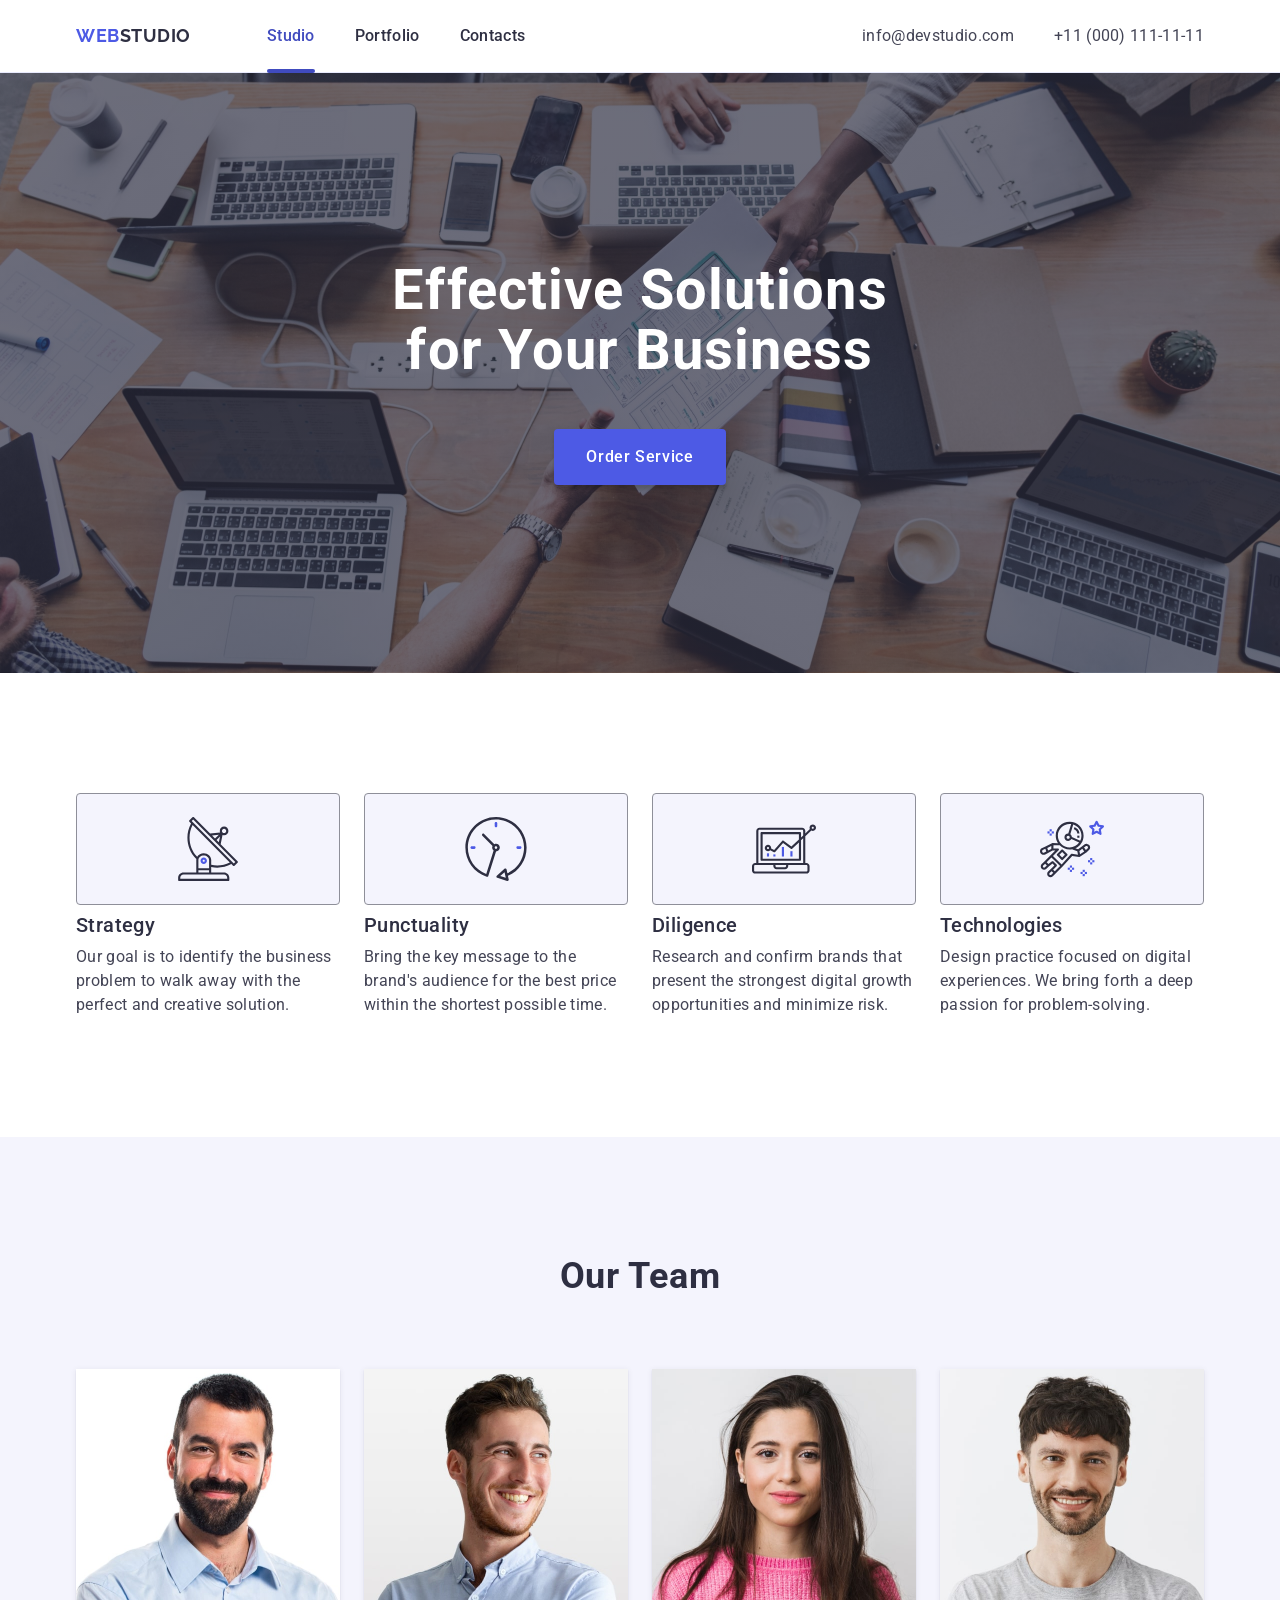
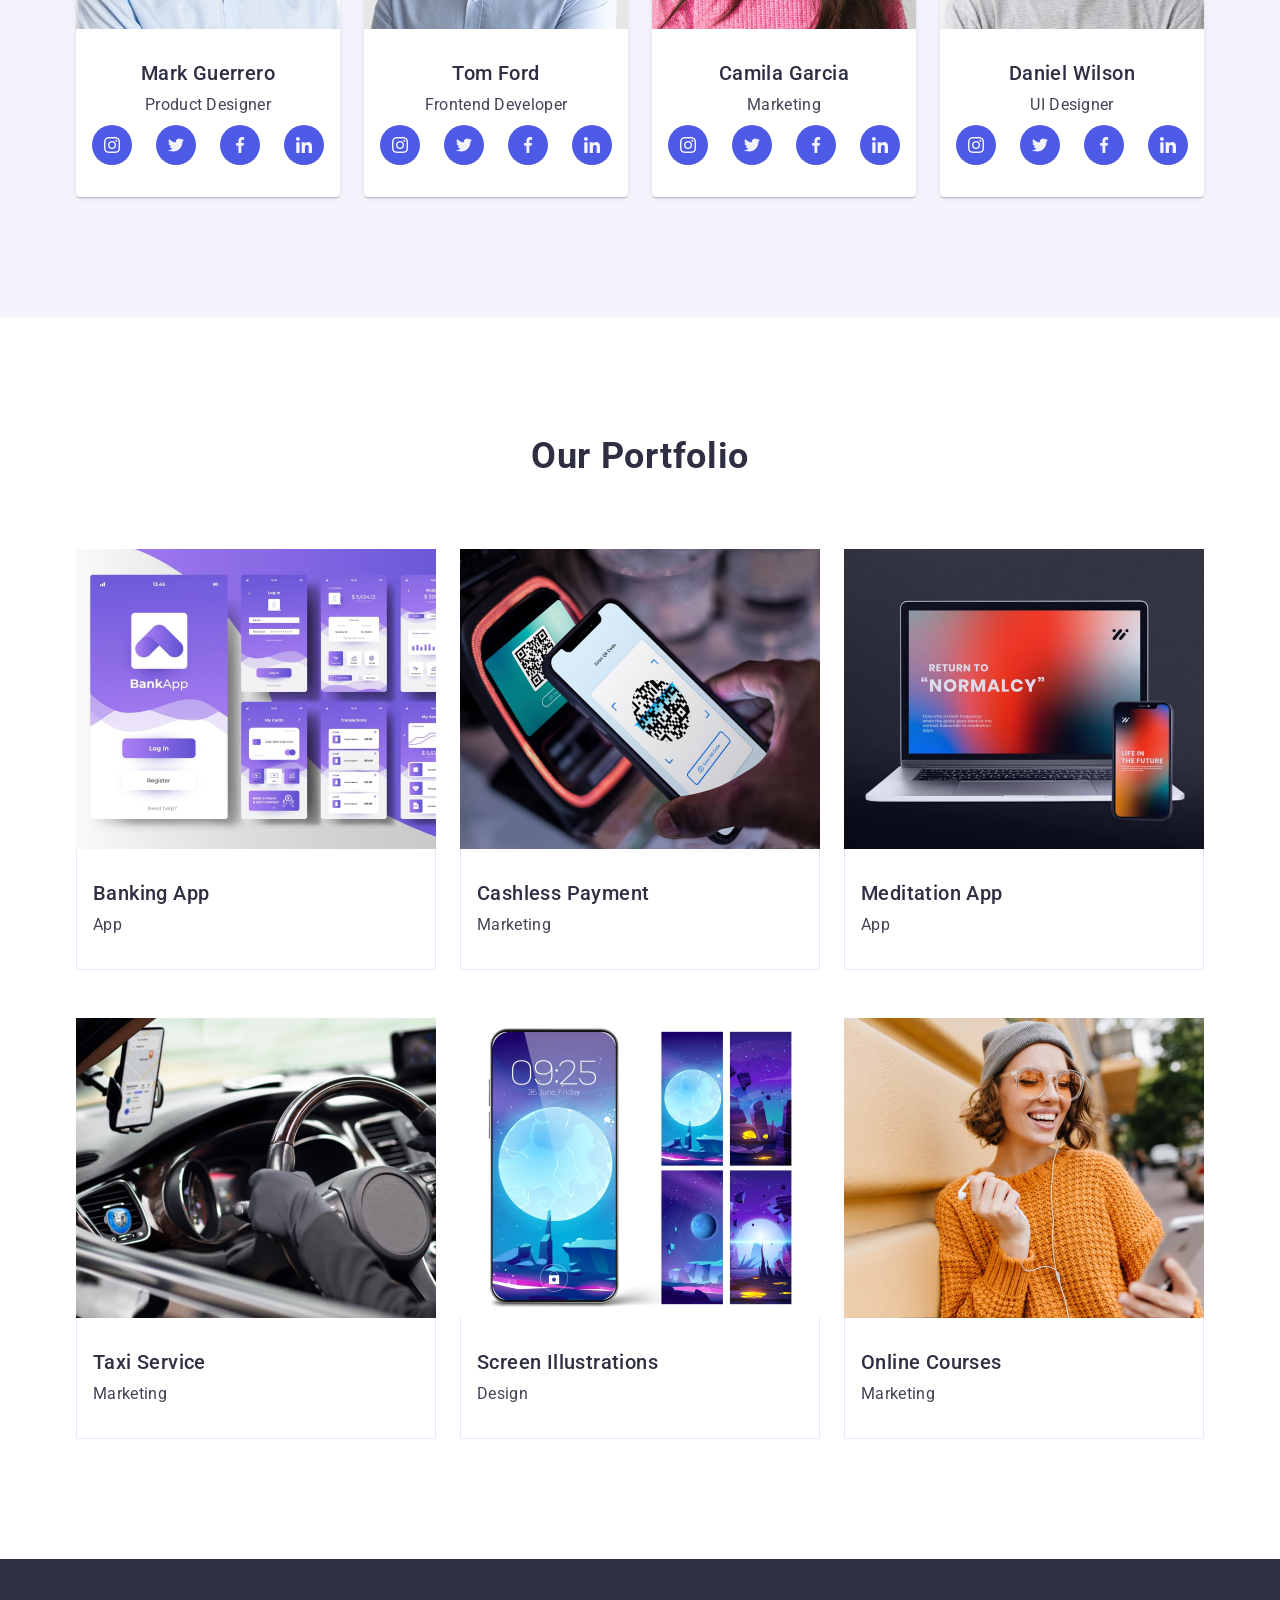
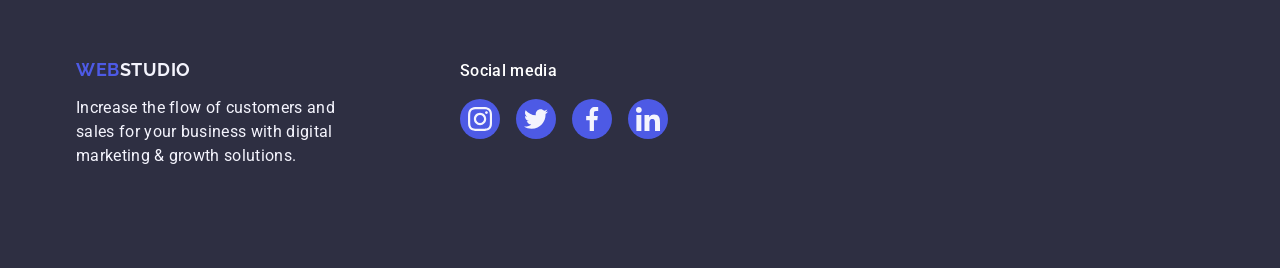
==== commit 21627c98: "Initial commit" ====
--- a/index.html
+++ b/index.html
@@ -1,627 +1,502 @@
 <!DOCTYPE html>
-<html lang="uk">
+<html lang="en">
   <head>
     <meta charset="UTF-8" />
-    <meta http-equiv="X-UA-Compatible" content="IE=edge" />
     <meta name="viewport" content="width=device-width, initial-scale=1.0" />
-    <title>WebStudio</title>
-    <!-- fonts -->
-    <link rel="preconnect" href="https://fonts.googleapis.com" />
-    <link rel="preconnect" href="https://fonts.gstatic.com" crossorigin />
+    <title>Document</title>
+    <link
+      rel="stylesheet"
+      href="https://cdnjs.cloudflare.com/ajax/libs/modern-normalize/2.0.0/modern-normalize.min.css"
+      integrity="sha512-4xo8blKMVCiXpTaLzQSLSw3KFOVPWhm/TRtuPVc4WG6kUgjH6J03IBuG7JZPkcWMxJ5huwaBpOpnwYElP/m6wg=="
+      crossorigin="anonymous"
+      referrerpolicy="no-referrer"
+    />
     <link rel="preconnect" href="https://fonts.googleapis.com" />
     <link rel="preconnect" href="https://fonts.gstatic.com" crossorigin />
     <link
-      href="https://fonts.googleapis.com/css2?family=Raleway:wght@700&family=Roboto:wght@400;500;700;900&display=swap"
+      href="https://fonts.googleapis.com/css2?family=Raleway:wght@700&family=Roboto:wght@400;500;700&display=swap"
       rel="stylesheet"
     />
-    <!-- modern-normalize -->
-    <link
-      rel="stylesheet"
-      href="https://cdnjs.cloudflare.com/ajax/libs/modern-normalize/1.1.0/modern-normalize.min.css"
-      integrity="sha512-wpPYUAdjBVSE4KJnH1VR1HeZfpl1ub8YT/NKx4PuQ5NmX2tKuGu6U/JRp5y+Y8XG2tV+wKQpNHVUX03MfMFn9Q=="
-      crossorigin="anonymous"
-      referrerpolicy="no-referrer"
-    />
-    <!-- custom styles -->
     <link rel="stylesheet" href="./css/styles.css" />
   </head>
   <body>
-    <header>
-      <div class="container header">
+    <header class="header">
+      <div class="container">
         <nav class="nav">
-          <a class="logo logo-header" href="./index.html"
-            ><span class="logo-color">Web</span>Studio</a
-          >
+          <a class="logo" href="./index.html">Web<span>Studio</span></a>
           <ul class="nav-list">
-            <li class="nav-list-item">
-              <a
-                class="nav-list-item-link display-block current-page"
-                href="./index.html"
-                >Студія</a
-              >
-            </li>
-            <li class="nav-list-item">
-              <a
-                class="nav-list-item-link display-block"
-                href="./portfolio.html"
-                >Портфоліо</a
-              >
-            </li>
-            <li class="nav-list-item">
-              <a class="nav-list-item-link display-block" href="#contacts-link"
-                >Контакти</a
-              >
-            </li>
+            <li class="nav-item">
+              <a class="nav-link current" href="/">Studio</a>
+            </li>
+            <li class="nav-item"><a class="nav-link" href="">Portfolio</a></li>
+            <li class="nav-item"><a class="nav-link" href="">Contacts</a></li>
           </ul>
         </nav>
-        <ul class="header-contacts">
-          <li class="header-contacts-item">
-            <a
-              class="header-contacts-item-link display-block"
-              href="mailto:info@devstudio.com"
-            >
-              <svg class="icon-contacts" width="18" height="12">
-                <use href="./images/icons.svg#icon-mail"></use>
-              </svg>
-              info@devstudio.com</a
-            >
-          </li>
-          <li class="header-contacts-item">
-            <a
-              class="header-contacts-item-link display-block"
-              href="tel:+380961111111"
-            >
-              <svg class="icon-contacts" width="10" height="16">
-                <use href="./images/icons.svg#icon-smartphone"></use>
-              </svg>
-              +38 096 111 11 11</a
-            >
-          </li>
-        </ul>
+        <address class="address">
+          <ul class="address-list">
+            <li class="address-item">
+              <a class="address-link" href="mailto:info@devstudio.com"
+                >info@devstudio.com</a
+              >
+            </li>
+            <li class="address-item">
+              <a class="address-link" href="tel:+110001111111"
+                >+11 (000) 111-11-11</a
+              >
+            </li>
+          </ul>
+        </address>
       </div>
     </header>
     <main>
       <section class="hero">
         <div class="container">
-          <h1 class="hero-title">Ефективні рішення для вашого бізнесу</h1>
-          <button data-modal-open class="hero-btn" type="button">
-            Замовити послугу
-          </button>
-        </div>
-        <div class="backdrop is-hidden" data-modal>
-          <div class="modal">
-            <button data-modal-close type="button" class="modal-close">
-              <svg width="18" height="18">
-                <use href="./images/icons.svg#icon-close-modal"></use>
-              </svg>
-            </button>
-          </div>
+          <h1 class="hero-title">Effective Solutions for Your Business</h1>
+          <button class="hero-btn" type="button">Order Service</button>
         </div>
       </section>
-      <section class="section">
+      <section class="features">
         <div class="container">
-          <h2 class="hidden-title">Особливості</h2>
+          <h2 class="visually-hidden">features</h2>
           <ul class="features-list">
-            <li class="features-list-item">
-              <div class="features-icon-background">
-                <svg class="features-list-item-icon" width="70" height="70">
+            <li class="features-item">
+              <div class="features-thumb">
+                <svg class="features-icon" width="64" height="64">
                   <use href="./images/icons.svg#icon-antenna"></use>
                 </svg>
               </div>
-              <h3 class="features-list-item-heading">Увага до деталей</h3>
-              <p class="features-list-item-text">
-                Ідейні міркування, і навіть початок повсякденної роботи з
-                формування позиції.
+              <h3 class="features-title">Strategy</h3>
+              <p class="features-text">
+                Our goal is to identify the business problem to walk away with
+                the perfect and creative solution.
               </p>
             </li>
-            <li class="features-list-item">
-              <div class="features-icon-background">
-                <svg class="features-list-item-icon" width="70" height="70">
+            <li class="features-item">
+              <div class="features-thumb">
+                <svg class="features-icon" width="64" height="64">
                   <use href="./images/icons.svg#icon-clock"></use>
                 </svg>
               </div>
-              <h3 class="features-list-item-heading">Пунктуальність</h3>
-              <p class="features-list-item-text">
-                Завдання організації, особливо рамки і місце навчання кадрів
-                тягне у себе.
+              <h3 class="features-title">Punctuality</h3>
+              <p class="features-text">
+                Bring the key message to the brand's audience for the best price
+                within the shortest possible time.
               </p>
             </li>
-            <li class="features-list-item">
-              <div class="features-icon-background">
-                <svg class="features-list-item-icon" width="70" height="70">
+            <li class="features-item">
+              <div class="features-thumb">
+                <svg class="features-icon" width="64" height="64">
                   <use href="./images/icons.svg#icon-diagram"></use>
                 </svg>
               </div>
-              <h3 class="features-list-item-heading">Планування</h3>
-              <p class="features-list-item-text">
-                Так само консультація з широким активом значною мірою зумовлює.
+              <h3 class="features-title">Diligence</h3>
+              <p class="features-text">
+                Research and confirm brands that present the strongest digital
+                growth opportunities and minimize risk.
               </p>
             </li>
-            <li class="features-list-item">
-              <div class="features-icon-background">
-                <svg class="features-list-item-icon" width="70" height="70">
+            <li class="features-item">
+              <div class="features-thumb">
+                <svg class="features-icon" width="64" height="64">
                   <use href="./images/icons.svg#icon-astronaut"></use>
                 </svg>
               </div>
-              <h3 class="features-list-item-heading">Сучасні технології</h3>
-              <p class="features-list-item-text">
-                Значимість цих проблем настільки очевидна, що реалізація
-                планових завдань.
+              <h3 class="features-title">Technologies</h3>
+              <p class="features-text">
+                Design practice focused on digital experiences. We bring forth a
+                deep passion for problem-solving.
               </p>
             </li>
           </ul>
         </div>
       </section>
-      <section class="section what-are-we-section">
+      <section class="team">
         <div class="container">
-          <h2 class="what-are-we-title">Чим ми займаємося</h2>
-          <ul class="what-are-we-list">
-            <li class="what-are-we-list-item">
+          <h2 class="team-title">Our Team</h2>
+          <ul class="team-list">
+            <li class="team-item">
               <img
-                src="./images/img1.jpg"
-                alt="Десктопні додатки"
-                width="370"
-                height="294"
+                src="./images/img-1.jpg"
+                alt="Mark Guerrero"
+                width="264"
+                height="260"
+                class="team-image"
               />
-              <p class="what-are-we-description">Десктопні додатки</p>
-            </li>
-            <li class="what-are-we-list-item">
+              <div class="team-descr">
+                <h3 class="team-name">Mark Guerrero</h3>
+                <p class="team-text">Product Designer</p>
+                <ul class="soc-list">
+                  <li class="soc-item">
+                    <a
+                      class="soc-link"
+                      href="https://instagram.com/"
+                      target="_blank"
+                    >
+                      <svg class="soc-icon" width="16" height="16">
+                        <use href="./images/icons.svg#icon-instagram"></use>
+                      </svg>
+                    </a>
+                  </li>
+                  <li class="soc-item">
+                    <a class="soc-link" href="https://x.com/" target="_blank">
+                      <svg class="soc-icon" width="16" height="16">
+                        <use href="./images/icons.svg#icon-twitter"></use>
+                      </svg>
+                    </a>
+                  </li>
+                  <li class="soc-item">
+                    <a
+                      class="soc-link"
+                      href="https://facebook.com/"
+                      target="_blank"
+                    >
+                      <svg class="soc-icon" width="16" height="16">
+                        <use href="./images/icons.svg#icon-facebook"></use>
+                      </svg>
+                    </a>
+                  </li>
+                  <li class="soc-item">
+                    <a
+                      class="soc-link"
+                      href="https://linkedin.com/"
+                      target="_blank"
+                    >
+                      <svg class="soc-icon" width="16" height="16">
+                        <use href="./images/icons.svg#icon-linkedin"></use>
+                      </svg>
+                    </a>
+                  </li>
+                </ul>
+              </div>
+            </li>
+            <li class="team-item">
               <img
-                src="./images/img2.jpg"
-                alt="Мобільні додатки"
-                width="370"
-                height="294"
+                src="./images/img-2.jpg"
+                alt="Tom Ford"
+                width="264"
+                height="260"
+                class="team-image"
               />
-              <p class="what-are-we-description">Мобільні додатки</p>
-            </li>
-            <li class="what-are-we-list-item">
+              <div class="team-descr">
+                <h3 class="team-name">Tom Ford</h3>
+                <p class="team-text">Frontend Developer</p>
+                <ul class="soc-list">
+                  <li class="soc-item">
+                    <a
+                      class="soc-link"
+                      href="https://instagram.com/"
+                      target="_blank"
+                    >
+                      <svg class="soc-icon" width="16" height="16">
+                        <use href="./images/icons.svg#icon-instagram"></use>
+                      </svg>
+                    </a>
+                  </li>
+                  <li class="soc-item">
+                    <a class="soc-link" href="https://x.com/" target="_blank">
+                      <svg class="soc-icon" width="16" height="16">
+                        <use href="./images/icons.svg#icon-twitter"></use>
+                      </svg>
+                    </a>
+                  </li>
+                  <li class="soc-item">
+                    <a
+                      class="soc-link"
+                      href="https://facebook.com/"
+                      target="_blank"
+                    >
+                      <svg class="soc-icon" width="16" height="16">
+                        <use href="./images/icons.svg#icon-facebook"></use>
+                      </svg>
+                    </a>
+                  </li>
+                  <li class="soc-item">
+                    <a
+                      class="soc-link"
+                      href="https://linkedin.com/"
+                      target="_blank"
+                    >
+                      <svg class="soc-icon" width="16" height="16">
+                        <use href="./images/icons.svg#icon-linkedin"></use>
+                      </svg>
+                    </a>
+                  </li>
+                </ul>
+              </div>
+            </li>
+            <li class="team-item">
               <img
-                src="./images/img3.jpg"
-                alt="Дизайнерські рішення"
-                width="370"
-                height="294"
+                src="./images/img-3.jpg"
+                alt="Camila Garcia"
+                width="264"
+                height="260"
+                class="team-image"
               />
-              <p class="what-are-we-description">Дизайнерські рішення</p>
+              <div class="team-descr">
+                <h3 class="team-name">Camila Garcia</h3>
+                <p class="team-text">Marketing</p>
+                <ul class="soc-list">
+                  <li class="soc-item">
+                    <a
+                      class="soc-link"
+                      href="https://instagram.com/"
+                      target="_blank"
+                    >
+                      <svg class="soc-icon" width="16" height="16">
+                        <use href="./images/icons.svg#icon-instagram"></use>
+                      </svg>
+                    </a>
+                  </li>
+                  <li class="soc-item">
+                    <a class="soc-link" href="https://x.com/" target="_blank">
+                      <svg class="soc-icon" width="16" height="16">
+                        <use href="./images/icons.svg#icon-twitter"></use>
+                      </svg>
+                    </a>
+                  </li>
+                  <li class="soc-item">
+                    <a
+                      class="soc-link"
+                      href="https://facebook.com/"
+                      target="_blank"
+                    >
+                      <svg class="soc-icon" width="16" height="16">
+                        <use href="./images/icons.svg#icon-facebook"></use>
+                      </svg>
+                    </a>
+                  </li>
+                  <li class="soc-item">
+                    <a
+                      class="soc-link"
+                      href="https://linkedin.com/"
+                      target="_blank"
+                    >
+                      <svg class="soc-icon" width="16" height="16">
+                        <use href="./images/icons.svg#icon-linkedin"></use>
+                      </svg>
+                    </a>
+                  </li>
+                </ul>
+              </div>
+            </li>
+            <li class="team-item">
+              <img
+                src="./images/img-4.jpg"
+                alt="Daniel Wilson"
+                width="264"
+                height="260"
+                class="team-image"
+              />
+              <div class="team-descr">
+                <h3 class="team-name">Daniel Wilson</h3>
+                <p class="team-text">UI Designer</p>
+                <ul class="soc-list">
+                  <li class="soc-item">
+                    <a
+                      class="soc-link"
+                      href="https://instagram.com/"
+                      target="_blank"
+                    >
+                      <svg class="soc-icon" width="16" height="16">
+                        <use href="./images/icons.svg#icon-instagram"></use>
+                      </svg>
+                    </a>
+                  </li>
+                  <li class="soc-item">
+                    <a class="soc-link" href="https://x.com/" target="_blank">
+                      <svg class="soc-icon" width="16" height="16">
+                        <use href="./images/icons.svg#icon-twitter"></use>
+                      </svg>
+                    </a>
+                  </li>
+                  <li class="soc-item">
+                    <a
+                      class="soc-link"
+                      href="https://facebook.com/"
+                      target="_blank"
+                    >
+                      <svg class="soc-icon" width="16" height="16">
+                        <use href="./images/icons.svg#icon-facebook"></use>
+                      </svg>
+                    </a>
+                  </li>
+                  <li class="soc-item">
+                    <a
+                      class="soc-link"
+                      href="https://linkedin.com/"
+                      target="_blank"
+                    >
+                      <svg class="soc-icon" width="16" height="16">
+                        <use href="./images/icons.svg#icon-linkedin"></use>
+                      </svg>
+                    </a>
+                  </li>
+                </ul>
+              </div>
             </li>
           </ul>
         </div>
       </section>
-      <section class="section our-team">
+      <section class="portfolio">
         <div class="container">
-          <h2 class="our-team-title">Наша команда</h2>
-          <ul class="our-team-list">
-            <li class="our-team-list-item">
-              <img
-                src="./images/igor.jpg"
-                alt="фото Ігор Дем'яненко"
-                width="270"
-                height="260"
-              />
-              <div class="our-team-content">
-                <h3 class="our-team-list-item-heading">Ігор Дем'яненко</h3>
-                <p class="our-team-list-item-text" lang="en">
-                  Product Designer
+          <h2 class="portfolio-title">Our Portfolio</h2>
+          <ul class="portfolio-list">
+            <li class="portfolio-item">
+              <div class="portfolio-wrap">
+                <img
+                  src="./images/card-img1.jpg"
+                  alt="Banking App"
+                  width="360"
+                  class="portfolio-image"
+                />
+                <p class="portfolio-overlay">
+                  14 Stylish and User-Friendly App Design Concepts · Task
+                  Manager App · Calorie Tracker App · Exotic Fruit Ecommerce App
+                  · Cloud Storage App
                 </p>
-                <ul class="socials-list">
-                  <li class="socials-list-item">
-                    <a
-                      class="socials-list-item-link"
-                      href="https://www.instagram.com"
-                      target="_blank"
-                      rel="noreferrer noopener nofollow"
-                      aria-label="instagram"
-                    >
-                      <svg class="socials-icon" width="20" height="20">
-                        <use href="./images/icons.svg#icon-instagram"></use>
-                      </svg>
-                    </a>
-                  </li>
-                  <li class="socials-list-item">
-                    <a
-                      class="socials-list-item-link"
-                      href="https://twitter.com"
-                      target="_blank"
-                      rel="noreferrer noopener nofollow"
-                      aria-label="twitter"
-                    >
-                      <svg class="socials-icon" width="20" height="20">
-                        <use href="./images/icons.svg#icon-twitter"></use>
-                      </svg>
-                    </a>
-                  </li>
-                  <li class="socials-list-item">
-                    <a
-                      class="socials-list-item-link"
-                      href="https://www.facebook.com"
-                      target="_blank"
-                      rel="noreferrer noopener nofollow"
-                      aria-label="facebook"
-                    >
-                      <svg class="socials-icon" width="20" height="20">
-                        <use href="./images/icons.svg#icon-facebook"></use>
-                      </svg>
-                    </a>
-                  </li>
-                  <li class="socials-list-item">
-                    <a
-                      class="socials-list-item-link"
-                      href="https://www.linkedin.com "
-                      target="_blank"
-                      rel="noreferrer noopener nofollow"
-                      aria-label="linkedin"
-                    >
-                      <svg class="socials-icon" width="20" height="20">
-                        <use href="./images/icons.svg#icon-linkedin"></use>
-                      </svg>
-                    </a>
-                  </li>
-                </ul>
-              </div>
-            </li>
-            <li class="our-team-list-item">
-              <img
-                src="./images/olga.jpg"
-                alt="фото Ольга Рєпіна"
-                width="270"
-                height="260"
-              />
-              <div class="our-team-content">
-                <h3 class="our-team-list-item-heading">Ольга Рєпіна</h3>
-                <p class="our-team-list-item-text" lang="en">
-                  Frontend Developer
+              </div>
+              <div class="portfolio-descr">
+                <h3 class="portfolio-name">Banking App</h3>
+                <p class="portfolio-text">App</p>
+              </div>
+            </li>
+            <li class="portfolio-item">
+              <div class="portfolio-wrap">
+                <img
+                  src="./images/card-img2.jpg"
+                  alt="Cashless Payment"
+                  width="360"
+                  class="portfolio-image"
+                />
+                <p class="portfolio-overlay">
+                  14 Stylish and User-Friendly App Design Concepts · Task
+                  Manager App · Calorie Tracker App · Exotic Fruit Ecommerce App
+                  · Cloud Storage App
                 </p>
-                <ul class="socials-list">
-                  <li class="socials-list-item">
-                    <a
-                      class="socials-list-item-link"
-                      href="https://www.instagram.com"
-                      target="_blank"
-                      rel="noreferrer noopener nofollow"
-                      aria-label="instagram"
-                    >
-                      <svg class="socials-icon" width="20" height="20">
-                        <use href="./images/icons.svg#icon-instagram"></use>
-                      </svg>
-                    </a>
-                  </li>
-                  <li class="socials-list-item">
-                    <a
-                      class="socials-list-item-link"
-                      href="https://twitter.com"
-                      target="_blank"
-                      rel="noreferrer noopener nofollow"
-                      aria-label="twitter"
-                    >
-                      <svg class="socials-icon" width="20" height="20">
-                        <use href="./images/icons.svg#icon-twitter"></use>
-                      </svg>
-                    </a>
-                  </li>
-                  <li class="socials-list-item">
-                    <a
-                      class="socials-list-item-link"
-                      href="https://www.facebook.com"
-                      target="_blank"
-                      rel="noreferrer noopener nofollow"
-                      aria-label="facebook"
-                    >
-                      <svg class="socials-icon" width="20" height="20">
-                        <use href="./images/icons.svg#icon-facebook"></use>
-                      </svg>
-                    </a>
-                  </li>
-                  <li class="socials-list-item">
-                    <a
-                      class="socials-list-item-link"
-                      href="https://www.linkedin.com "
-                      target="_blank"
-                      rel="noreferrer noopener nofollow"
-                      aria-label="linkedin"
-                    >
-                      <svg class="socials-icon" width="20" height="20">
-                        <use href="./images/icons.svg#icon-linkedin"></use>
-                      </svg>
-                    </a>
-                  </li>
-                </ul>
-              </div>
-            </li>
-            <li class="our-team-list-item">
-              <img
-                src="./images/mykola.jpg"
-                alt="фото Микола Тарасов"
-                width="270"
-                height="260"
-              />
-              <div class="our-team-content">
-                <h3 class="our-team-list-item-heading">Микола Тарасов</h3>
-                <p class="our-team-list-item-text" lang="en">Marketing</p>
-                <ul class="socials-list">
-                  <li class="socials-list-item">
-                    <a
-                      class="socials-list-item-link"
-                      href="https://www.instagram.com"
-                      target="_blank"
-                      rel="noreferrer noopener nofollow"
-                      aria-label="instagram"
-                    >
-                      <svg class="socials-icon" width="20" height="20">
-                        <use href="./images/icons.svg#icon-instagram"></use>
-                      </svg>
-                    </a>
-                  </li>
-                  <li class="socials-list-item">
-                    <a
-                      class="socials-list-item-link"
-                      href="https://twitter.com"
-                      target="_blank"
-                      rel="noreferrer noopener nofollow"
-                      aria-label="twitter"
-                    >
-                      <svg class="socials-icon" width="20" height="20">
-                        <use href="./images/icons.svg#icon-twitter"></use>
-                      </svg>
-                    </a>
-                  </li>
-                  <li class="socials-list-item">
-                    <a
-                      class="socials-list-item-link"
-                      href="https://www.facebook.com"
-                      target="_blank"
-                      rel="noreferrer noopener nofollow"
-                      aria-label="facebook"
-                    >
-                      <svg class="socials-icon" width="20" height="20">
-                        <use href="./images/icons.svg#icon-facebook"></use>
-                      </svg>
-                    </a>
-                  </li>
-                  <li class="socials-list-item">
-                    <a
-                      class="socials-list-item-link"
-                      href="https://www.linkedin.com "
-                      target="_blank"
-                      rel="noreferrer noopener nofollow"
-                      aria-label="linkedin"
-                    >
-                      <svg class="socials-icon" width="20" height="20">
-                        <use href="./images/icons.svg#icon-linkedin"></use>
-                      </svg>
-                    </a>
-                  </li>
-                </ul>
-              </div>
-            </li>
-            <li class="our-team-list-item">
-              <img
-                src="./images/michael.jpg"
-                alt="фото Михайло Єрмаков"
-                width="270"
-                height="260"
-              />
-              <div class="our-team-content">
-                <h3 class="our-team-list-item-heading">Михайло Єрмаков</h3>
-                <p class="our-team-list-item-text" lang="en">UI Designer</p>
-                <ul class="socials-list">
-                  <li class="socials-list-item">
-                    <a
-                      class="socials-list-item-link"
-                      href="https://www.instagram.com"
-                      target="_blank"
-                      rel="noreferrer noopener nofollow"
-                      aria-label="instagram"
-                    >
-                      <svg class="socials-icon" width="20" height="20">
-                        <use href="./images/icons.svg#icon-instagram"></use>
-                      </svg>
-                    </a>
-                  </li>
-                  <li class="socials-list-item">
-                    <a
-                      class="socials-list-item-link"
-                      href="https://twitter.com"
-                      target="_blank"
-                      rel="noreferrer noopener nofollow"
-                      aria-label="twitter"
-                    >
-                      <svg class="socials-icon" width="20" height="20">
-                        <use href="./images/icons.svg#icon-twitter"></use>
-                      </svg>
-                    </a>
-                  </li>
-                  <li class="socials-list-item">
-                    <a
-                      class="socials-list-item-link"
-                      href="https://www.facebook.com"
-                      target="_blank"
-                      rel="noreferrer noopener nofollow"
-                      aria-label="facebook"
-                    >
-                      <svg class="socials-icon" width="20" height="20">
-                        <use href="./images/icons.svg#icon-facebook"></use>
-                      </svg>
-                    </a>
-                  </li>
-                  <li class="socials-list-item">
-                    <a
-                      class="socials-list-item-link"
-                      href="https://www.linkedin.com "
-                      target="_blank"
-                      rel="noreferrer noopener nofollow"
-                      aria-label="linkedin"
-                    >
-                      <svg class="socials-icon" width="20" height="20">
-                        <use href="./images/icons.svg#icon-linkedin"></use>
-                      </svg>
-                    </a>
-                  </li>
-                </ul>
-              </div>
-            </li>
-          </ul>
-        </div>
-      </section>
-      <section class="section">
-        <div class="container">
-          <h2 class="clients">Постійні клієнти</h2>
-          <ul class="clients-list">
-            <li class="clients-list-item">
-              <a
-                href=""
-                class="clients-link"
-                target="_blank"
-                rel="noreferrer noopener nofollow"
-              >
-                <svg class="client" width="106" height="60">
-                  <use href="./images/icons.svg#icon-client1"></use>
-                </svg>
-              </a>
-            </li>
-            <li class="clients-list-item">
-              <a
-                href=""
-                class="clients-link"
-                target="_blank"
-                rel="noreferrer noopener nofollow"
-              >
-                <svg class="client" width="106" height="60">
-                  <use href="./images/icons.svg#icon-client2"></use>
-                </svg>
-              </a>
-            </li>
-            <li class="clients-list-item">
-              <a
-                href=""
-                class="clients-link"
-                target="_blank"
-                rel="noreferrer noopener nofollow"
-              >
-                <svg class="client" width="106" height="60">
-                  <use href="./images/icons.svg#icon-client3"></use>
-                </svg>
-              </a>
-            </li>
-            <li class="clients-list-item">
-              <a
-                href=""
-                class="clients-link"
-                target="_blank"
-                rel="noreferrer noopener nofollow"
-              >
-                <svg class="client" width="106" height="60">
-                  <use href="./images/icons.svg#icon-client4"></use>
-                </svg>
-              </a>
-            </li>
-            <li class="clients-list-item">
-              <a
-                href=""
-                class="clients-link"
-                target="_blank"
-                rel="noreferrer noopener nofollow"
-              >
-                <svg class="client" width="106" height="60">
-                  <use href="./images/icons.svg#icon-client5"></use>
-                </svg>
-              </a>
-            </li>
-            <li class="clients-list-item">
-              <a
-                href=""
-                class="clients-link"
-                target="_blank"
-                rel="noreferrer noopener nofollow"
-              >
-                <svg class="client" width="106" height="60">
-                  <use href="./images/icons.svg#icon-client6"></use>
-                </svg>
-              </a>
+              </div>
+              <div class="portfolio-descr">
+                <h3 class="portfolio-name">Cashless Payment</h3>
+                <p class="portfolio-text">Marketing</p>
+              </div>
+            </li>
+            <li class="portfolio-item">
+              <div class="portfolio-wrap">
+                <img
+                  src="./images/card-img3.jpg"
+                  alt="Meditation App"
+                  width="360"
+                  class="portfolio-image"
+                />
+                <p class="portfolio-overlay">
+                  14 Stylish and User-Friendly App Design Concepts · Task
+                  Manager App · Calorie Tracker App · Exotic Fruit Ecommerce App
+                  · Cloud Storage App
+                </p>
+              </div>
+              <div class="portfolio-descr">
+                <h3 class="portfolio-name">Meditation App</h3>
+                <p class="portfolio-text">App</p>
+              </div>
+            </li>
+            <li class="portfolio-item">
+              <div class="portfolio-wrap">
+                <img
+                  src="./images/card-img4.jpg"
+                  alt="Taxi Service"
+                  width="360"
+                  class="portfolio-image"
+                />
+                <p class="portfolio-overlay">
+                  14 Stylish and User-Friendly App Design Concepts · Task
+                  Manager App · Calorie Tracker App · Exotic Fruit Ecommerce App
+                  · Cloud Storage App
+                </p>
+              </div>
+              <div class="portfolio-descr">
+                <h3 class="portfolio-name">Taxi Service</h3>
+                <p class="portfolio-text">Marketing</p>
+              </div>
+            </li>
+            <li class="portfolio-item">
+              <div class="portfolio-wrap">
+                <img
+                  src="./images/card-img5.jpg"
+                  alt="Screen Illustrations"
+                  width="360"
+                  class="portfolio-image"
+                />
+                <p class="portfolio-overlay">
+                  14 Stylish and User-Friendly App Design Concepts · Task
+                  Manager App · Calorie Tracker App · Exotic Fruit Ecommerce App
+                  · Cloud Storage App
+                </p>
+              </div>
+              <div class="portfolio-descr">
+                <h3 class="portfolio-name">Screen Illustrations</h3>
+                <p class="portfolio-text">Design</p>
+              </div>
+            </li>
+            <li class="portfolio-item">
+              <div class="portfolio-wrap">
+                <img
+                  src="./images/card-img6.jpg"
+                  alt="Online Courses"
+                  width="360"
+                  class="portfolio-image"
+                />
+                <p class="portfolio-overlay">
+                  14 Stylish and User-Friendly App Design Concepts · Task
+                  Manager App · Calorie Tracker App · Exotic Fruit Ecommerce App
+                  · Cloud Storage App
+                </p>
+              </div>
+              <div class="portfolio-descr">
+                <h3 class="portfolio-name">Online Courses</h3>
+                <p class="portfolio-text">Marketing</p>
+              </div>
             </li>
           </ul>
         </div>
       </section>
     </main>
-    <footer class="contacts" id="contacts-link">
-      <div class="container footer">
-        <div>
-          <a class="logo footer-logo" href="./index.html"
-            ><span class="logo-footer-color">Web</span>Studio</a
+    <footer class="footer">
+      <div class="container">
+        <div class="footer-descr">
+          <a class="footer-logo" href="./index.html"
+            >Web<span class="footer-logo-color">Studio</span></a
           >
-          <address>
-            <ul class="address-list">
-              <li class="address-list-item">
-                <a
-                  class="map-link"
-                  href="https://goo.gl/maps/me57YFcmaELghzEW9"
-                  target="_blank"
-                  rel="noopener noreferrer nofollow"
-                  >м. Київ, пр-т Лесі Українки, 26</a
-                >
-              </li>
-              <li class="address-list-item">
-                <a class="mail-link" href="mailto:info@devstudio.com"
-                  >info@devstudio.com</a
-                >
-              </li>
-              <li class="address-list-item">
-                <a class="tel-link" href="tel:+380961111111"
-                  >+38 096 111 11 11</a
-                >
-              </li>
-            </ul>
-          </address>
+          <p class="footer-text">
+            Increase the flow of customers and sales for your business with
+            digital marketing & growth solutions.
+          </p>
         </div>
-        <div class="join">
-          <p class="footer-heading-socials">приєднуйтесь</p>
-          <ul class="socials-list">
-            <li class="socials-list-item">
-              <a
-                class="socials-footer-list-item-link"
-                href="https://www.instagram.com"
-                target="_blank"
-                rel="noreferrer noopener nofollow"
-                aria-label="instagram"
-              >
-                <svg class="socials-footer-icon" width="20" height="20">
+        <div class="footer-soc">
+          <p class="footer-soc-header">Social media</p>
+          <ul class="soc-list">
+            <li class="soc-item">
+              <a class="soc-link" href="https://instagram.com/" target="_blank">
+                <svg class="footer-icon" width="24" height="24">
                   <use href="./images/icons.svg#icon-instagram"></use>
                 </svg>
               </a>
             </li>
-            <li class="socials-list-item">
-              <a
-                class="socials-footer-list-item-link"
-                href="https://twitter.com"
-                target="_blank"
-                rel="noreferrer noopener nofollow"
-                aria-label="twitter"
-              >
-                <svg class="socials-footer-icon" width="20" height="20">
+            <li class="soc-item">
+              <a class="soc-link" href="https://x.com/" target="_blank">
+                <svg class="footer-icon" width="24" height="24">
                   <use href="./images/icons.svg#icon-twitter"></use>
                 </svg>
               </a>
             </li>
-            <li class="socials-list-item">
-              <a
-                class="socials-footer-list-item-link"
-                href="https://www.facebook.com"
-                target="_blank"
-                rel="noreferrer noopener nofollow"
-                aria-label="facebook"
-              >
-                <svg class="socials-footer-icon" width="20" height="20">
+            <li class="soc-item">
+              <a class="soc-link" href="https://facebook.com/" target="_blank">
+                <svg class="footer-icon" width="24" height="24">
                   <use href="./images/icons.svg#icon-facebook"></use>
                 </svg>
               </a>
             </li>
-            <li class="socials-list-item">
-              <a
-                class="socials-footer-list-item-link"
-                href="https://www.linkedin.com "
-                target="_blank"
-                rel="noreferrer noopener nofollow"
-                aria-label="linkedin"
-              >
-                <svg class="socials-footer-icon" width="20" height="20">
+            <li class="soc-item">
+              <a class="soc-link" href="https://linkedin.com/" target="_blank">
+                <svg class="footer-icon" width="24" height="24">
                   <use href="./images/icons.svg#icon-linkedin"></use>
                 </svg>
               </a>
@@ -630,6 +505,5 @@
         </div>
       </div>
     </footer>
-    <script src="./js/modal.js"></script>
   </body>
 </html>
--- a/css/styles.css
+++ b/css/styles.css
@@ -1,22 +1,10 @@
-:root {
-  /* Fonts */
-  --primary-text-color: #757575;
-  --title-text-color: #212121;
-  --secondary-title-text-color: #ffffff;
-  --secondary-text-color: #2196f3;
-  --logo-text-color: #000000;
-  --address-text-color: #ffffff 0.6;
-  --icon-color: #afb1b8;
-  /* Background */
-  --footer-background-color: #2f303a;
-  --team-section-background-color: #f5f4fa;
-  --hero-btn-active-color: #188ce8;
-  --header-border-bottom-color: #ececec;
-  --portfolio-content-border-color: #eeeeee;
-  --footer-icon-bgcolor: #ffffff1a;
-  --hero-background: #c4c4c4;
-  --what-are-we-desription-bgc: #2f303acc;
-  --portfolio-card-overlay: #2196f3e6;
+body {
+  font-family: "Roboto", sans-serif;
+  color: #434455;
+  background-color: #ffffff;
+}
+* {
+  box-sizing: border-box;
 }
 h1,
 h2,
@@ -24,634 +12,412 @@
 h4,
 h5,
 h6,
-p,
-ul {
+p {
   margin: 0;
   padding: 0;
+}
+a {
+  text-decoration: none;
+}
+img {
+  display: block;
+}
+
+ul,
+ol {
+  margin: 0;
+  padding: 0;
+  list-style: none;
+}
+.container {
+  max-width: 1158px;
+  padding: 0 15px;
+  margin: 0 auto;
+}
+.visually-hidden {
+  position: absolute;
+  width: 1px;
+  height: 1px;
+  margin: -1px;
   border: 0;
-  font-size: 100%;
-  font: inherit;
-  vertical-align: baseline;
-}
-img {
-  display: block;
-  min-width: 100%;
-  height: auto;
-}
-.nav-list,
-.header-contacts,
-.features-list,
-.what-are-we-list,
-.our-team-list,
-.address-list,
-.filter-list,
-.portfolio-content-list,
-.socials-list,
-.clients-list {
-  list-style: none;
-}
-.container {
-  width: 1200px;
-  margin-left: auto;
-  margin-right: auto;
-  padding-right: 15px;
-  padding-left: 15px;
-}
-
-.section {
-  padding: 94px 0;
-}
-.what-are-we-section {
-  padding-top: 0;
-}
-.display-block {
-  display: block;
-}
-body {
-  font-family: "Roboto", sans-serif;
-  font-size: 14px;
-  line-height: 1.7;
-  letter-spacing: 0.03em;
-
-  color: var(--primary-text-color);
+  padding: 0;
+  white-space: nowrap;
+  clip-path: inset(100%);
+  clip: rect(0 0 0 0);
+  overflow: hidden;
 }
 /* header */
-.header,
-.nav {
-  display: flex;
-  align-items: center;
-}
-header {
-  border-bottom: 1px solid var(--header-border-bottom-color);
+.header {
+  border-bottom: 1px solid #e7e9fc;
+  box-shadow: 0px 2px 1px rgba(46, 47, 66, 0.08),
+    0px 1px 1px rgba(46, 47, 66, 0.16), 0px 1px 6px rgba(46, 47, 66, 0.08);
+}
+.header .container {
+  display: flex;
+  justify-content: space-between;
 }
 .logo {
+  display: block;
   font-family: "Raleway", sans-serif;
   font-weight: 700;
-  font-size: 26px;
-  line-height: 1.2;
+  font-size: 18px;
+  line-height: 1.17;
   letter-spacing: 0.03em;
-
-  color: var(--logo-text-color);
-  text-decoration: none;
-  text-transform: capitalize;
-}
-.logo-header {
-  margin-right: 93px;
-}
-.logo-color {
-  color: var(--secondary-text-color);
+  text-transform: uppercase;
+  color: #4d5ae5;
+  margin-right: 76px;
+  padding: 24px 0;
+}
+
+.nav {
+  display: flex;
+  align-items: center;
+}
+.nav span {
+  color: #2e2f42;
 }
 .nav-list {
   display: flex;
-}
-.header-contacts {
-  display: flex;
-  margin-left: auto;
-}
-.header-contacts-item:not(:last-child) {
-  margin-right: 50px;
-}
-
-.nav-list-item-link,
-.header-contacts-item-link {
+  gap: 40px;
+}
+.nav-item {
+}
+.nav-link {
+  display: block;
+  font-weight: 500;
+  font-size: 16px;
+  line-height: 1.5;
+  letter-spacing: 0.02em;
+  color: #2e2f42;
+  padding: 24px 0;
+  transition: color 250ms cubic-bezier(0.4, 0, 0.2, 1);
+}
+.nav-link:hover,
+.nav-link:focus {
+  color: #404bbf;
+}
+.nav-link.current {
   position: relative;
-  padding-top: 32px;
-  padding-bottom: 32px;
-
-  font-weight: 500;
-  font-size: 14px;
-  line-height: 1.14;
-  letter-spacing: 0.02em;
-
-  color: var(--title-text-color);
-  text-decoration: none;
-
-  transition-property: color;
-  transition-duration: 250ms;
-  transition-timing-function: cubic-bezier(0.4, 0, 0.2, 1);
-}
-.current-page::after {
+  color: #404bbf;
+}
+.nav-link.current::after {
+  display: block;
   content: "";
-  display: block;
-  margin-bottom: -1px;
-  position: absolute;
-  left: 0;
-  bottom: 0;
   width: 100%;
   height: 4px;
-
-  background-color: currentColor;
   border-radius: 2px;
-}
-.header-contacts-item-link {
+  background-color: #404bbf;
+  position: absolute;
+  bottom: -1px;
+  left: 0;
+}
+.address {
+  font-style: normal;
+}
+.address-list {
   display: flex;
   align-items: center;
-}
-.icon-contacts {
-  margin-right: 10px;
-  fill: currentColor;
-}
-.nav-list-item:not(:last-child) {
-  margin-right: 50px;
-}
-.header-contacts-item-link {
-  color: var(--primary-text-color);
-}
-.nav-list-item-link:hover,
-.nav-list-item-link:focus,
-.nav-list-item-link:active,
-.header-contacts-item-link:hover,
-.header-contacts-item-link:focus,
-.header-contacts-item-link:active {
-  color: var(--secondary-text-color);
-}
-/* main */
+  gap: 40px;
+}
+.address-item {
+}
+.address-link {
+  display: block;
+  font-size: 16px;
+  line-height: 1.5;
+  letter-spacing: 0.02em;
+  color: #434455;
+  padding: 24px 0;
+  transition: color 250ms cubic-bezier(0.4, 0, 0.2, 1);
+}
+.address-link:hover,
+.address-link:focus {
+  color: #404bbf;
+}
 /* hero */
 .hero {
-  max-width: 1600px;
-  padding: 200px 0;
-  margin-left: auto;
-  margin-right: auto;
-  text-align: center;
-
-  background-color: var(--hero-background);
+  max-width: 1440px;
   background-image: linear-gradient(
-      rgba(47, 48, 58, 0.4),
-      rgba(47, 48, 58, 0.4)
+      rgba(46, 47, 66, 0.7),
+      rgba(46, 47, 66, 0.7)
     ),
-    url(../images/hero.jpg);
+    url(../images/people-office.jpg);
   background-repeat: no-repeat;
   background-position: center;
   background-size: cover;
-}
+  background-color: #2e2f42;
+  padding: 188px 0;
+  margin-left: auto;
+  margin-right: auto;
+}
+
 .hero-title {
-  margin-bottom: 30px;
+  font-weight: 700;
+  font-size: 56px;
+  line-height: 1.07;
+  letter-spacing: 0.02em;
+  text-align: center;
+  color: #ffffff;
+  margin-left: auto;
   margin-right: auto;
+  margin-bottom: 48px;
+  max-width: 496px;
+}
+.hero-btn {
+  display: block;
+  font-weight: 500;
+  line-height: 1.5;
+  letter-spacing: 0.04em;
+  color: #ffffff;
+  background-color: #4d5ae5;
+  cursor: pointer;
+  box-shadow: 0 4px 4px 0 rgba(0, 0, 0, 0.15);
+  border-radius: 4px;
+  padding: 16px 32px;
+  min-width: 169px;
+  height: 56px;
+  border: none;
   margin-left: auto;
-  width: 696px;
-
-  font-weight: 900;
-  font-size: 44px;
-  line-height: 1.36;
-  text-align: center;
-  letter-spacing: 0.06em;
-  text-transform: uppercase;
-
-  color: var(--secondary-title-text-color);
-}
-
-.hero-btn {
-  padding: 10px 32px;
-
-  font-weight: 700;
-  font-size: 16px;
-  line-height: 1.88;
-  text-align: center;
-  letter-spacing: 0.06em;
-
-  color: var(--secondary-title-text-color);
-  background-color: var(--secondary-text-color);
-  cursor: pointer;
-  box-shadow: 0px 4px 4px rgba(0, 0, 0, 0.15);
-  border-radius: 4px;
-  border: none;
-
-  transition-property: color;
-  transition-duration: 250ms;
-  transition-timing-function: cubic-bezier(0.4, 0, 0.2, 1);
+  margin-right: auto;
+  transition: background-color 250ms cubic-bezier(0.4, 0, 0.2, 1);
 }
 .hero-btn:hover,
 .hero-btn:focus {
-  background-color: var(--hero-btn-active-color);
-}
-/* Modal */
-.backdrop {
-  position: fixed;
-  top: 0;
-  left: 0;
-  z-index: 1000;
-  width: 100%;
-  height: 100%;
-  background-color: rgba(0, 0, 0, 0.2);
-  opacity: 1;
-
-  transition-property: opacity;
-  transition-duration: 250ms;
-  transition-timing-function: cubic-bezier(0.4, 0, 0.2, 1);
-}
-.backdrop.is-hidden {
-  opacity: 0;
-  pointer-events: none;
-  /* visibility: hidden; */
-
-  transition-property: opacity;
-  transition-duration: 250ms;
-  transition-timing-function: cubic-bezier(0.4, 0, 0.2, 1);
-}
-.backdrop.is-hidden .modal {
-  transform: translate(-50%, -50%) scale(0.9);
-}
-
-.modal {
-  position: absolute;
-  top: 50%;
-  left: 50%;
-
-  transform: translate(-50%, -50%) scale(1);
-  min-height: 581px;
-  min-width: 528px;
-  padding: 15px;
-
-  background-color: var(--secondary-title-text-color);
-  box-shadow: 0px 1px 3px rgba(0, 0, 0, 0.12), 0px 1px 1px rgba(0, 0, 0, 0.14),
-    0px 2px 1px rgba(0, 0, 0, 0.2);
-  border-radius: 4px;
-
-  transition-property: transform;
-  transition-duration: 250ms;
-  transition-timing-function: cubic-bezier(0.4, 0, 0.2, 1);
-}
-.modal-close {
-  display: flex;
-  justify-content: center;
-  align-items: center;
-  position: absolute;
-  top: 8px;
-  right: 8px;
-  width: 30px;
-  height: 30px;
-  background: #ffffff;
-  border: 1px solid rgba(0, 0, 0, 0.1);
-  border-radius: 50%;
-  cursor: pointer;
-
-  transition-property: border;
-  transition-duration: 250ms;
-  transition-timing-function: cubic-bezier(0.4, 0, 0.2, 1);
-}
-.modal-close:hover {
-  border: 1px solid var(--hero-btn-active-color);
+  background-color: #404bbf;
 }
 /* features */
-.hidden-title {
-  position: absolute;
-  white-space: nowrap;
-  width: 1px;
-  height: 1px;
-  overflow: hidden;
-  border: 0;
-  padding: 0;
-  clip: rect(0 0 0 0);
-  -webkit-clip-path: inset(50%);
-  clip-path: inset(50%);
-  margin: -1px;
-}
+.features {
+  padding: 120px 0;
+}
+
 .features-list {
   display: flex;
-}
-.features-list-item {
-  width: calc((100%-30 * 3) / 4);
-}
-.features-icon-background {
-  display: flex;
-  justify-content: center;
-  align-items: center;
-  height: 120px;
-  margin-bottom: 30px;
-  background-color: var(--team-section-background-color);
-  border-radius: 4px;
-}
-.features-list-item:not(:last-child) {
-  margin-right: 30px;
-}
-.features-list-item-heading {
-  margin-bottom: 10px;
-
-  font-weight: 700;
-  font-size: 14px;
-  line-height: 1.14;
-  text-transform: uppercase;
-
-  color: var(--title-text-color);
-}
-/* What are we, our team */
-.what-are-we-title,
-.our-team-title,
-.clients {
-  text-align: center;
-  margin-bottom: 50px;
-
-  font-weight: 700;
-  font-size: 36px;
-  line-height: 1.17;
-  text-align: center;
-  letter-spacing: 0.03em;
-  color: var(--title-text-color);
-}
-.what-are-we-list {
-  display: flex;
-}
-.what-are-we-list-item {
-  display: block;
-  position: relative;
-}
-.footer-heading-socials,
-.what-are-we-description {
-  font-weight: 700;
-  font-size: 14px;
-  line-height: calc(16 / 14);
-  letter-spacing: 0.03em;
-  text-transform: uppercase;
-
-  color: var(--secondary-title-text-color);
-}
-.what-are-we-description {
+  gap: 24px;
+}
+.features-item {
+  width: 264px;
+}
+.features-thumb {
   display: flex;
   justify-content: center;
   align-items: center;
   width: 100%;
-  height: 70px;
-  position: absolute;
-  left: 0;
-  bottom: 0;
-  z-index: 1;
-
-  background-color: var(--what-are-we-desription-bgc);
-}
-.what-are-we-list-item:not(:last-child) {
-  margin-right: 30px;
-}
-.our-team {
-  background-color: var(--team-section-background-color);
-}
-.our-team-list {
-  display: flex;
-  gap: 30px;
-}
-.our-team-list-item {
-  background: var(--secondary-title-text-color);
-
-  box-shadow: 0px 1px 3px #0000001f, 0px 1px 1px #00000024,
-    0px 2px 1px #00000033;
-  border-radius: 0px 0px 4px 4px;
-}
-.our-team-list-item-text {
-  margin-bottom: 16px;
-}
-.our-team-content {
-  padding: 30px 32px;
-}
-.our-team-list-item-heading {
-  margin-bottom: 10px;
-
-  font-weight: 500;
-  font-size: 16px;
+  height: 112px;
+  background-color: #f4f4fd;
+  border: 1px solid #8e8f99;
+  border-radius: 4px;
+  margin-bottom: 8px;
+}
+.features-title {
+  font-weight: 500;
+  font-size: 20px;
   line-height: 1.2;
-  letter-spacing: 0.03em;
-  text-align: center;
-  color: var(--title-text-color);
-}
-.our-team-list-item-text {
-  font-size: 16px;
+  letter-spacing: 0.02em;
+  color: #2e2f42;
+  margin-bottom: 8px;
+}
+.features-text {
+  font-size: 16px;
+  line-height: 1.5;
+  letter-spacing: 0.02em;
+}
+/* team */
+.team {
+  background-color: #f4f4fd;
+  padding: 120px 0;
+}
+.team-title {
+  font-weight: 700;
+  font-size: 36px;
+  line-height: 1.11;
+  letter-spacing: 0.02em;
+  text-align: center;
+  text-transform: capitalize;
+  color: #2e2f42;
+  margin-bottom: 72px;
+}
+.team-list {
+  display: flex;
+  gap: 24px;
+}
+.team-item {
+  width: 264px;
+  background-color: #ffffff;
+  text-align: center;
+  border-radius: 0 0 4px 4px;
+  box-shadow: 0 2px 1px 0 rgba(46, 47, 66, 0.08),
+    0 1px 1px 0 rgba(46, 47, 66, 0.16), 0 1px 6px 0 rgba(46, 47, 66, 0.08);
+}
+.team-image {
+}
+.team-descr {
+  padding-top: 32px;
+  padding-bottom: 32px;
+}
+.team-name {
+  font-weight: 500;
+  font-size: 20px;
   line-height: 1.2;
-  letter-spacing: 0.03em;
-  text-align: center;
-}
-.socials-list {
-  display: flex;
-  justify-content: center;
-  gap: 10px;
-}
-
-.socials-list-item-link {
-  display: flex;
-  width: 44px;
-  height: 44px;
+  letter-spacing: 0.02em;
+  text-align: center;
+  color: #2e2f42;
+  margin-bottom: 8px;
+}
+.team-text {
+  font-size: 16px;
+  line-height: 1.5;
+  letter-spacing: 0.02em;
+  text-align: center;
+  margin-bottom: 8px;
+}
+.soc-list {
+  display: flex;
   justify-content: center;
   align-items: center;
-  border-radius: 50%;
-  fill: var(--icon-color);
-  background-color: var(--secondary-title-text-color);
-
-  transition-property: background-color, fill;
-  transition-duration: 250ms;
-  transition-timing-function: cubic-bezier(0.4, 0, 0.2, 1);
-}
-.socials-list-item-link:hover,
-.socials-list-item-link:focus {
-  background-color: var(--secondary-text-color);
-}
-.socials-list-item-link:hover,
-.socials-list-item-link:focus .socials-icon {
-  fill: var(--secondary-title-text-color);
-}
-/* Clients */
-.clients-list {
-  display: flex;
-}
-.clients-list-item:not(:last-child) {
-  margin-right: 30px;
-}
-.clients-list-item {
-  width: 170px;
-  height: 92px;
-}
-.clients-link {
-  display: flex;
-  align-items: center;
-  justify-content: center;
-  width: 100%;
-  height: 100%;
-
-  fill: var(--icon-color);
-  border: 1px solid var(--icon-color);
-  border-radius: 4px;
-
-  transition-property: fill, border;
-  transition-duration: 250ms;
-  transition-timing-function: cubic-bezier(0.4, 0, 0.2, 1);
-}
-.clients-link:hover,
-.clients-link:focus,
-.clients-link:active .client {
-  border: 1px solid var(--secondary-text-color);
-  fill: var(--secondary-text-color);
-}
-/* footer */
-footer {
-  padding-top: 60px;
-  padding-bottom: 60px;
-}
-address {
-  font-style: inherit;
-}
-.footer {
-  display: flex;
-  align-items: baseline;
-  gap: 70px;
-}
-.contacts {
-  background-color: var(--footer-background-color);
-}
-
-.footer-logo {
-  display: inline-block;
-  margin-bottom: 20px;
-
-  color: var(--secondary-title-text-color);
-}
-.logo-footer-color {
-  color: var(--secondary-text-color);
-}
-
-.address-list-item:not(:last-child) {
-  margin-bottom: 9px;
-}
-.map-link {
-  text-decoration: none;
-  color: var(--secondary-title-text-color);
-}
-.mail-link,
-.tel-link {
-  text-decoration: none;
-  color: var(--address-text-color);
-}
-
-.footer-heading-socials {
-  margin-bottom: 20px;
-}
-.socials-footer-list-item-link {
-  display: flex;
-  width: 44px;
-  height: 44px;
+  gap: 24px;
+}
+.soc-link {
+  display: flex;
   justify-content: center;
   align-items: center;
+  width: 40px;
+  height: 40px;
   border-radius: 50%;
-  background-color: var(--footer-icon-bgcolor);
-  fill: var(--secondary-title-text-color);
-
-  transition-property: background-color;
-  transition-duration: 250ms;
-  transition-timing-function: cubic-bezier(0.4, 0, 0.2, 1);
-}
-.socials-footer-list-item-link:hover,
-.socials-footer-list-item-link:focus,
-.socials-footer-list-item-link:active {
-  background-color: var(--secondary-text-color);
+  background-color: #4d5ae5;
+  transition: background-color 250ms cubic-bezier(0.4, 0, 0.2, 1);
+}
+.soc-icon {
+  fill: #f4f4fd;
+}
+.team .soc-link:hover,
+.team .soc-link:focus {
+  background-color: #404bbf;
 }
 
 /* portfolio */
-.section-portfolio {
-  padding-top: 94px;
-  padding-bottom: 94px;
-}
-.filter-list {
-  display: flex;
-  justify-content: center;
-  margin-bottom: 50px;
-}
-.filter-list-item:not(:last-child) {
-  margin-right: 8px;
-}
-.all-btn {
-  padding: 7px 26px;
-}
-.secondary-btn {
-  padding: 7px 23px;
-}
-.filter-list-button {
-  font-style: inherit;
-  font-weight: 500;
-  font-size: 16px;
-  line-height: 1.6;
-  text-align: center;
-  letter-spacing: 0.03em;
-  color: var(--title-text-color);
-  background-color: var(--team-section-background-color);
-  cursor: pointer;
-  border: none;
-  border-radius: 4px;
-
-  transition-property: color, background-color, box-shadow;
-  transition-duration: 250ms;
-  transition-timing-function: cubic-bezier(0.4, 0, 0.2, 1);
-}
-.filter-list-button:hover,
-.filter-list-button:focus,
-.filter-list-button:active {
-  color: var(--secondary-title-text-color);
-  background-color: var(--secondary-text-color);
-  box-shadow: 0px 3px 1px rgba(0, 0, 0, 0.1), 0px 1px 2px rgba(0, 0, 0, 0.08),
-    0px 2px 2px rgba(0, 0, 0, 0.12);
-}
-.portfolio-card {
-  display: block;
-  text-decoration: none;
-  color: inherit;
-
-  transition-property: box-shadow;
-  transition-duration: 250ms;
-  transition-timing-function: cubic-bezier(0.4, 0, 0.2, 1);
-}
-.card-overlay-thumb {
+.portfolio {
+  padding: 120px 0;
+}
+.portfolio-title {
+  font-weight: 700;
+  font-size: 36px;
+  line-height: 1.11;
+  letter-spacing: 0.02em;
+  text-align: center;
+  text-transform: capitalize;
+  color: #2e2f42;
+  margin-bottom: 72px;
+}
+.portfolio-list {
+  display: flex;
+  flex-wrap: wrap;
+  row-gap: 48px;
+  column-gap: 24px;
+}
+.portfolio-item {
+  width: 360px;
+
+  transition: box-shadow 250ms cubic-bezier(0.4, 0, 0.2, 1);
+}
+.portfolio-item:hover {
+  box-shadow: 0 2px 1px 0 rgba(46, 47, 66, 0.08),
+    0 1px 1px 0 rgba(46, 47, 66, 0.16), 0 1px 6px 0 rgba(46, 47, 66, 0.08);
+}
+.portfolio-wrap {
   position: relative;
   overflow: hidden;
 }
-.card-overlay {
+.portfolio-image {
+}
+
+.portfolio-overlay {
   position: absolute;
   top: 0;
   left: 0;
   width: 100%;
   height: 100%;
-  overflow: hidden;
-  padding: 63px 24px;
-
-  font-size: 18px;
-  line-height: calc(28 / 18);
-  letter-spacing: 0.03em;
-
-  color: var(--secondary-title-text-color);
-  background-color: var(--portfolio-card-overlay);
+  padding: 40px 32px;
+  font-weight: 400;
+  font-size: 16px;
+  line-height: 1.5;
+  letter-spacing: 0.02em;
+  color: #f4f4fd;
+  background-color: #4d5ae5;
   transform: translateY(100%);
-
-  transition-property: transform;
-  transition-duration: 250ms;
-  transition-timing-function: cubic-bezier(0.4, 0, 0.2, 1);
-}
-.portfolio-card:hover .card-overlay {
+  transition: transform 250ms cubic-bezier(0.4, 0, 0.2, 1);
+}
+.portfolio-item:hover .portfolio-overlay,
+.portfolio-item:focus .portfolio-overlay {
   transform: translateY(0);
 }
-.portfolio-card:hover,
-.portfolio-card:focus {
-  box-shadow: 0px 1px 1px rgba(0, 0, 0, 0.12), 0px 4px 4px rgba(0, 0, 0, 0.06),
-    1px 4px 6px rgba(0, 0, 0, 0.16);
-}
-
-.portfolio-content-list {
-  display: flex;
-  flex-wrap: wrap;
-  margin: -15px;
-}
-.portfolio-content-list-item {
-  margin: 15px;
-}
-.portfolio-content-list-text {
-  padding: 20px 24px;
-  border-right: 1px solid var(--portfolio-content-border-color);
-  border-bottom: 1px solid var(--portfolio-content-border-color);
-  border-left: 1px solid var(--portfolio-content-border-color);
-}
-.portfolio-content-list-item-heading {
-  margin-bottom: 4px;
-
+.portfolio-descr {
+  border-bottom: 1px solid #e7e9fc;
+  border-left: 1px solid #e7e9fc;
+  border-right: 1px solid #e7e9fc;
+  padding: 32px 16px;
+}
+.portfolio-name {
+  font-weight: 500;
+  font-size: 20px;
+  line-height: 1.2;
+  letter-spacing: 0.02em;
+  color: #2e2f42;
+  margin-bottom: 8px;
+}
+.portfolio-text {
+  font-size: 16px;
+  line-height: 1.5;
+  letter-spacing: 0.02em;
+}
+/* footer */
+.footer {
+  background-color: #2e2f42;
+  padding: 100px 0;
+}
+.footer .container {
+  display: flex;
+  align-items: baseline;
+}
+.footer-descr {
+  margin-right: 120px;
+}
+.footer-logo {
+  font-family: "Raleway", sans-serif;
   font-weight: 700;
   font-size: 18px;
-  line-height: 2;
-  letter-spacing: 0.06em;
-  color: var(--title-text-color);
-}
-.portfolio-content-list-item-text {
-  font-size: 16px;
-  line-height: 1.9;
+  line-height: 1.17;
   letter-spacing: 0.03em;
-}
+  text-transform: uppercase;
+  color: #4d5ae5;
+  display: inline-block;
+
+  margin-bottom: 16px;
+}
+.footer-logo-color {
+  color: #f4f4fd;
+}
+.footer-text {
+  font-size: 16px;
+  line-height: 1.5;
+  letter-spacing: 0.02em;
+  color: #f4f4fd;
+  width: 264px;
+}
+.footer-soc-header {
+  font-weight: 500;
+  font-size: 16px;
+  line-height: 1.5;
+  letter-spacing: 0.02em;
+  color: #fff;
+  margin-bottom: 16px;
+}
+.footer .soc-list {
+  gap: 16px;
+}
+.footer-icon {
+  fill: #f4f4fd;
+}
+.footer .soc-link:hover,
+.footer .soc-link:focus {
+  background-color: #31d0aa;
+}
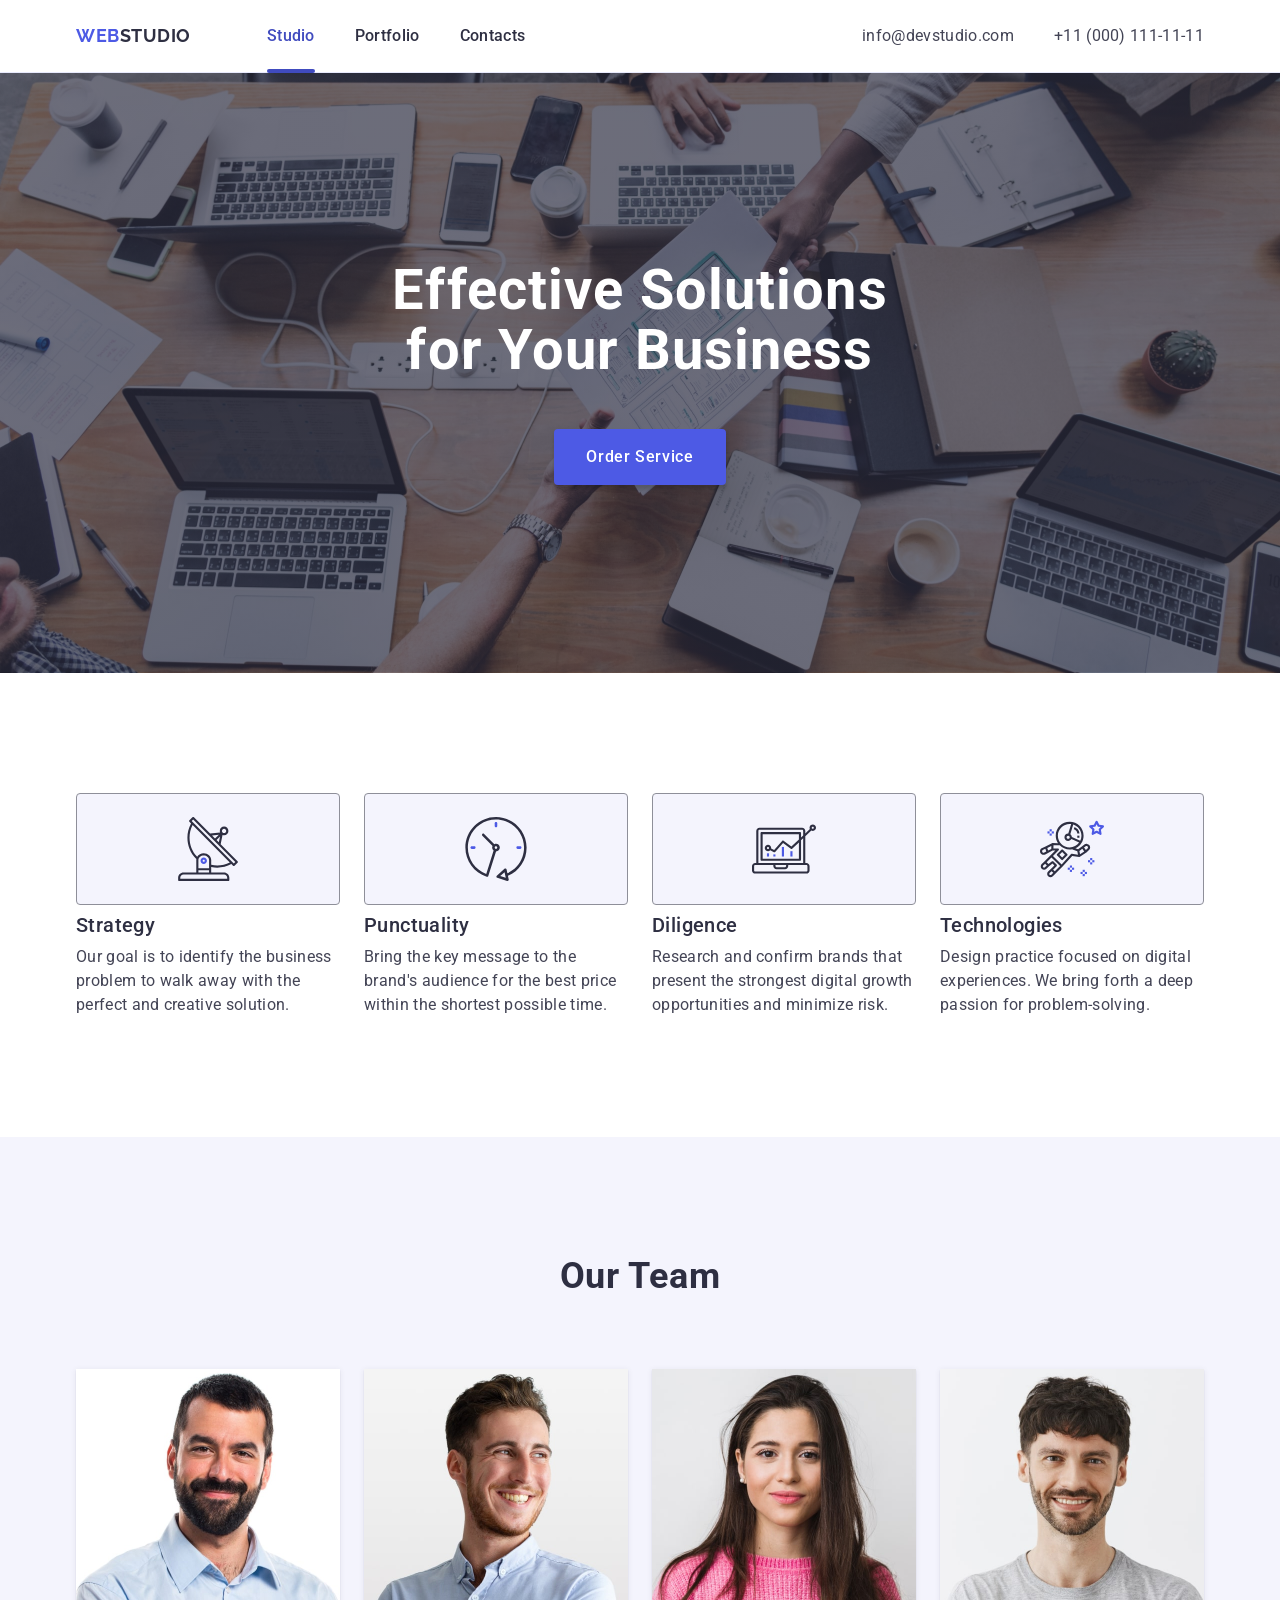
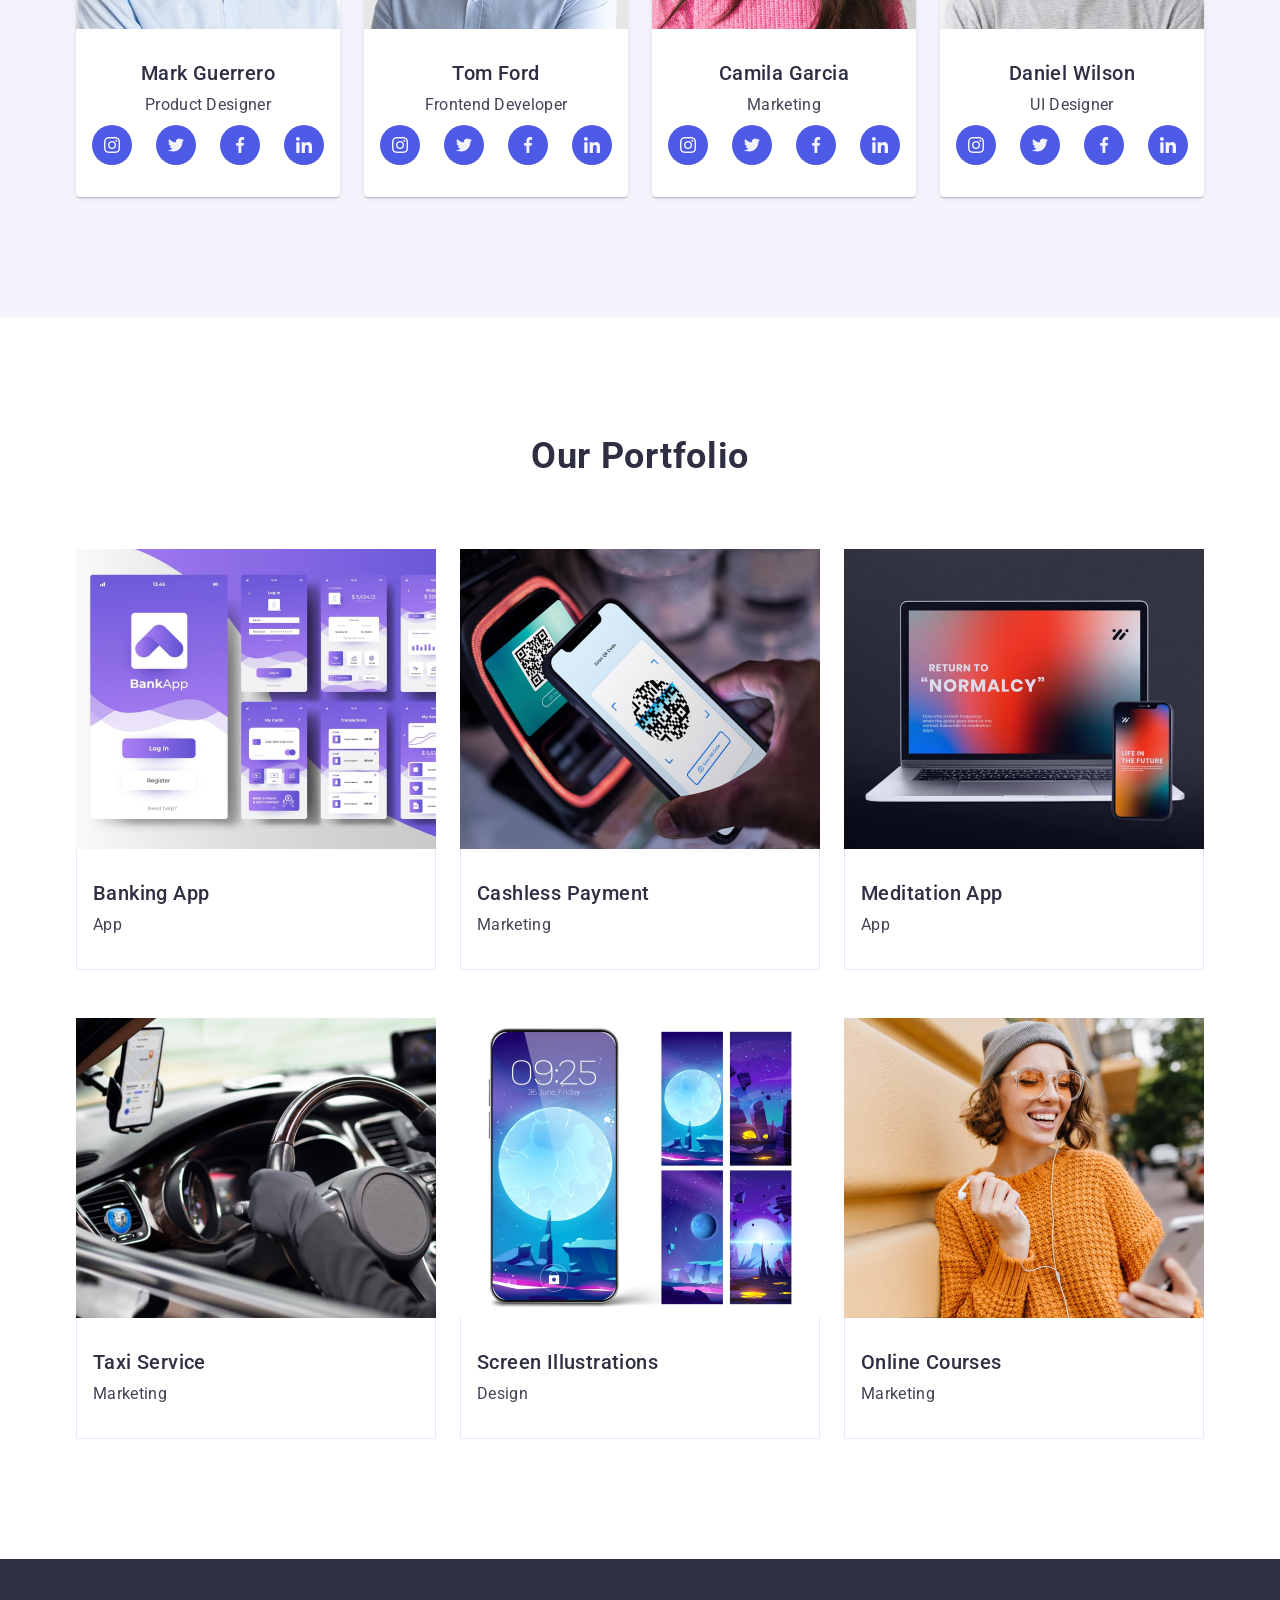
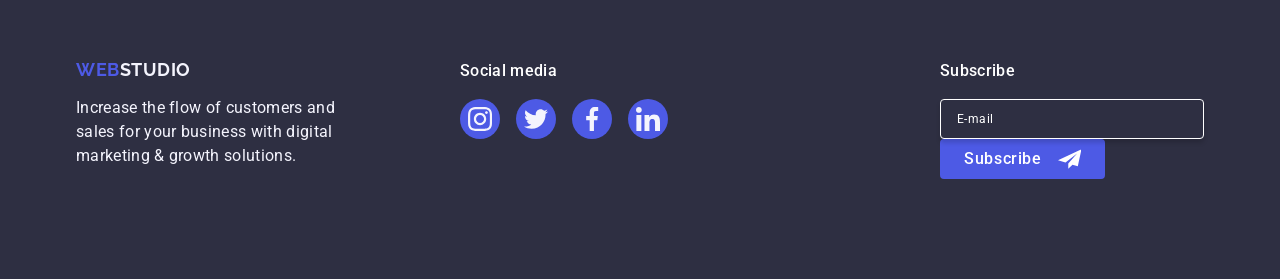
==== commit 580a7811: "modal markup" ====
--- a/index.html
+++ b/index.html
@@ -52,7 +52,9 @@
       <section class="hero">
         <div class="container">
           <h1 class="hero-title">Effective Solutions for Your Business</h1>
-          <button class="hero-btn" type="button">Order Service</button>
+          <button class="hero-btn" type="button" data-modal-open>
+            Order Service
+          </button>
         </div>
       </section>
       <section class="features">
@@ -503,7 +505,104 @@
             </li>
           </ul>
         </div>
+        <div class="footer-form">
+          <p class="footer-form-title">Subscribe</p>
+
+          <label class="footer-label"
+            ><input
+              type="email"
+              name="subscribe"
+              class="footer-form-input"
+              placeholder="E-mail" /></label
+          ><button type="button" class="footer-form-btn">
+            Subscribe
+            <svg class="footer-button-icon" width="24" height="24">
+              <use href="./images/icons.svg#icon-send"></use>
+            </svg>
+          </button>
+        </div>
       </div>
     </footer>
+    <div class="modal-overlay" data-modal>
+      <div class="modal">
+        <button class="modal-close" type="button" data-modal-close>
+          <svg class="modal-close-icon" width="8" height="8">
+            <use href="./images/icons.svg#icon-close"></use>
+          </svg>
+        </button>
+        <p class="modal-title">Leave your contacts and we will call you back</p>
+        <div class="modal-wrap">
+          <label for="user-name" class="modal-label">Name</label>
+          <div class="modal-thumb">
+            <input class="modal-input" type="text" id="user-name" name="name" />
+            <svg class="modal-input-icon" width="12" height="12">
+              <use href="./images/icons.svg#icon-name"></use>
+            </svg>
+          </div>
+        </div>
+        <div class="modal-wrap">
+          <label for="user-name" class="modal-label">Phone</label>
+          <div class="modal-thumb">
+            <input
+              class="modal-input"
+              type="tel"
+              id="user-phone"
+              name="phone"
+            />
+            <svg class="modal-input-icon" width="12" height="12">
+              <use href="./images/icons.svg#icon-phone"></use>
+            </svg>
+          </div>
+        </div>
+        <div class="modal-wrap">
+          <label for="user-name" class="modal-label">Email</label>
+          <div class="modal-thumb">
+            <input
+              class="modal-input"
+              type="email"
+              id="user-email"
+              name="email"
+            />
+            <svg class="modal-input-icon" width="12" height="12">
+              <use href="./images/icons.svg#icon-email"></use>
+            </svg>
+          </div>
+        </div>
+        <div class="modal-wrap">
+          <label for="comments" class="modal-label">Comment</label>
+          <textarea
+            class="modal-comments"
+            name="comments"
+            id="comments"
+            placeholder="Text input"
+          ></textarea>
+        </div>
+        <div class="modal-wrap-checkbox">
+          <input
+            class="modal-checkbox visually-hidden"
+            type="checkbox"
+            id="checkbox"
+            value="yes"
+            name="answer"
+          />
+          <div class="checkbox-decoration">
+            <svg class="modal-check-icon" width="10" height="8">
+              <use href="./images/icons.svg#icon-check"></use>
+            </svg>
+          </div>
+          <label for="checkbox" class="modal-label"
+            >I accept the terms and conditions of the<a
+              href="/"
+              target="_blank"
+              class="modal-link"
+            >
+              Privacy Policy</a
+            >
+          </label>
+        </div>
+        <button class="modal-button" type="button">Send</button>
+      </div>
+    </div>
+    <script src="./js/modal.js"></script>
   </body>
 </html>
--- a/css/styles.css
+++ b/css/styles.css
@@ -421,3 +421,262 @@
 .footer .soc-link:focus {
   background-color: #31d0aa;
 }
+.footer-form {
+  margin-left: auto;
+}
+.footer-form-title {
+  font-weight: 500;
+  font-size: 16px;
+  line-height: 1.5;
+  letter-spacing: 0.02em;
+  color: #fff;
+  margin-bottom: 16px;
+}
+.footer-form-wrap {
+  display: flex;
+}
+.footer-label {
+  display: flex;
+  gap: 24px;
+}
+.footer-form-input {
+  font-size: 12px;
+  line-height: 2;
+  letter-spacing: 0.04em;
+  color: #fff;
+  border: 1px solid #fff;
+  border-radius: 4px;
+  width: 264px;
+  height: 40px;
+  box-shadow: 0 4px 4px 0 rgba(0, 0, 0, 0.15);
+  background-color: transparent;
+  padding: 8px 16px;
+}
+.footer-form-input::placeholder {
+  color: #fff;
+}
+.footer-form-input:focus {
+  outline: none;
+  border-color: #404bbf;
+}
+.footer-form-btn {
+  display: flex;
+  align-items: center;
+  justify-content: center;
+  flex-direction: row;
+  gap: 16px;
+  border-radius: 4px;
+  padding: 8px 24px;
+  width: 165px;
+  height: 40px;
+  background-color: #4d5ae5;
+  border: none;
+  font-weight: 500;
+  font-size: 16px;
+  line-height: 1.5;
+  letter-spacing: 0.04em;
+  text-align: center;
+  color: #fff;
+  cursor: pointer;
+  transition: background-color 250ms cubic-bezier(0.4, 0, 0.2, 1);
+}
+.footer-button-icon {
+  fill: #fff;
+}
+.footer-form-btn:hover,
+.footer-form-btn:focus {
+  background-color: #404bbf;
+}
+.modal-overlay {
+  background-color: rgba(46, 47, 66, 0.4);
+  position: fixed;
+  top: 0;
+  left: 0;
+  width: 100%;
+  height: 100%;
+  z-index: 100;
+  opacity: 0;
+  visibility: hidden;
+  pointer-events: none;
+  transition: opacity 250ms cubic-bezier(0.4, 0, 0.2, 1),
+    visibility 250ms cubic-bezier(0.4, 0, 0.2, 1);
+}
+.is-open {
+  opacity: 1;
+  visibility: visible;
+  pointer-events: auto;
+}
+.modal-overlay:not(.is-open) .modal {
+  transform: translate(-50%, -50%) scale(0.5) rotate(360deg);
+}
+.modal {
+  position: absolute;
+  top: 50%;
+  left: 50%;
+  transform: translate(-50%, -50%);
+  width: 408px;
+  min-height: 584px;
+  padding: 72px 24px 24px;
+  box-shadow: 0 1px 1px 0 rgba(0, 0, 0, 0.14), 0 1px 3px 0 rgba(0, 0, 0, 0.12),
+    0 2px 1px 0 rgba(0, 0, 0, 0.2);
+  background: #fcfcfc;
+  border-radius: 4px;
+  transition: transform 250ms cubic-bezier(0.4, 0, 0.2, 1);
+}
+
+.modal-close {
+  position: absolute;
+  top: 24px;
+  right: 24px;
+  border-radius: 50%;
+  background-color: #e7e9fc;
+  border: 1px solid rgba(0, 0, 0, 0.1);
+  width: 24px;
+  height: 24px;
+  display: flex;
+  justify-content: center;
+  align-items: center;
+  cursor: pointer;
+  transition: background-color 250ms cubic-bezier(0.4, 0, 0.2, 1);
+}
+.modal-close:hover,
+.modal-close:focus {
+  background-color: #404bbf;
+}
+.modal-close:hover .modal-close-icon,
+.modal-close:focus .modal-close-icon {
+  fill: #fff;
+}
+.modal-close-icon {
+  transition: fill 250ms cubic-bezier(0.4, 0, 0.2, 1);
+}
+.modal-title {
+  font-weight: 500;
+  font-size: 16px;
+  line-height: 1.5;
+  letter-spacing: 0.02em;
+  text-align: center;
+  color: #2e2f42;
+  margin-bottom: 16px;
+}
+.modal-wrap {
+  margin-bottom: 8px;
+}
+.modal-wrap:last-child {
+  margin-bottom: 16px;
+}
+.modal-label {
+  font-size: 12px;
+  line-height: 1.17;
+  letter-spacing: 0.04em;
+  color: #8e8f99;
+}
+.modal-label:not(:last-child) {
+  margin-bottom: 4px;
+}
+.modal-input {
+  border: 1px solid rgba(46, 47, 66, 0.4);
+  border-radius: 4px;
+  width: 360px;
+  height: 40px;
+  background-color: transparent;
+  padding-left: 38px;
+  transition: border-color 250ms cubic-bezier(0.4, 0, 0.2, 1);
+}
+.modal-thumb {
+  position: relative;
+}
+.modal-input-icon {
+  position: absolute;
+  top: 50%;
+  left: 19px;
+  transform: translateY(-50%);
+  transition: fill 250ms cubic-bezier(0.4, 0, 0.2, 1);
+}
+.modal-input:focus {
+  outline: none;
+  border-color: #4d5ae5;
+}
+.modal-thumb:focus-within .modal-input-icon {
+  fill: #4d5ae5;
+}
+.modal-comments {
+  border: 1px solid rgba(46, 47, 66, 0.4);
+  border-radius: 4px;
+  width: 360px;
+  min-height: 120px;
+  overflow: auto;
+  background-color: transparent;
+  padding: 8px 16px;
+  font-size: 12px;
+  line-height: 1.17;
+  letter-spacing: 0.04em;
+  color: rgba(46, 47, 66, 0.4);
+  resize: none;
+  transition: border-color 250ms cubic-bezier(0.4, 0, 0.2, 1);
+}
+.modal-comments:focus {
+  outline: none;
+  border-color: #4d5ae5;
+}
+.modal-comments::placeholder {
+  color: rgba(46, 47, 66, 0.4);
+}
+.modal-check-icon {
+  position: absolute;
+  top: 50%;
+  left: 50%;
+  transform: translate(-50%, -50%);
+  fill: transparent;
+}
+.modal-wrap-checkbox {
+  display: inline-flex;
+  width: 100%;
+  align-items: center;
+  margin-bottom: 16px;
+}
+.modal-checkbox:checked + .checkbox-decoration > .modal-check-icon {
+  fill: #f4f4fd;
+}
+.modal-checkbox:checked + .checkbox-decoration {
+  background-color: #404bbf;
+  border: none;
+}
+
+.checkbox-decoration {
+  position: relative;
+  display: block;
+  border-radius: 2px;
+  border: 1px solid rgba(46, 47, 66, 0.4);
+  width: 16px;
+  height: 16px;
+  background-color: transparent;
+  margin-right: 8px;
+}
+
+.modal-link {
+  color: #4d5ae5;
+  text-decoration: underline;
+}
+.modal-button {
+  display: block;
+  font-weight: 500;
+  line-height: 1.5;
+  letter-spacing: 0.04em;
+  color: #ffffff;
+  background-color: #4d5ae5;
+  cursor: pointer;
+  box-shadow: 0 4px 4px 0 rgba(0, 0, 0, 0.15);
+  border-radius: 4px;
+  padding: 16px 32px;
+  min-width: 169px;
+  height: 56px;
+  border: none;
+  margin-left: auto;
+  margin-right: auto;
+  transition: background-color 250ms cubic-bezier(0.4, 0, 0.2, 1);
+}
+.modal-button:focus,
+.modal-button:hover {
+  background-color: #404bbf;
+}
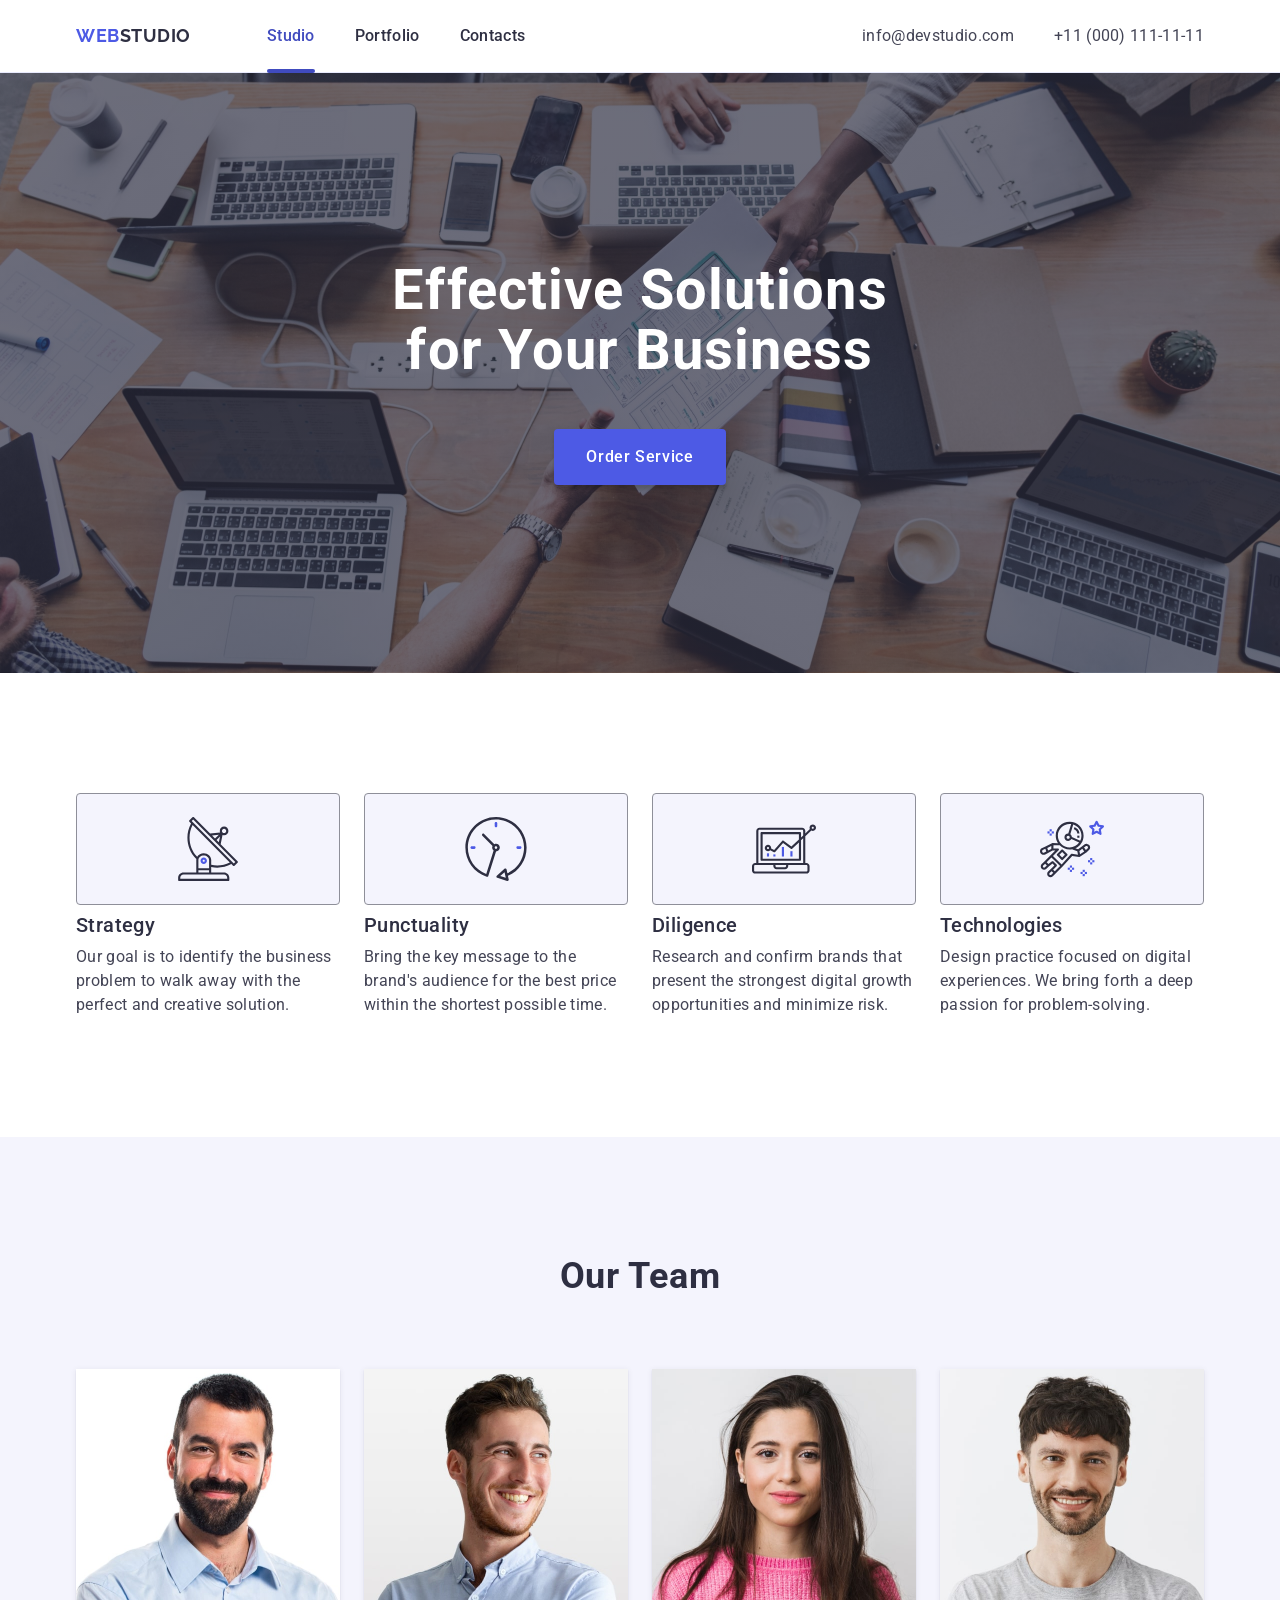
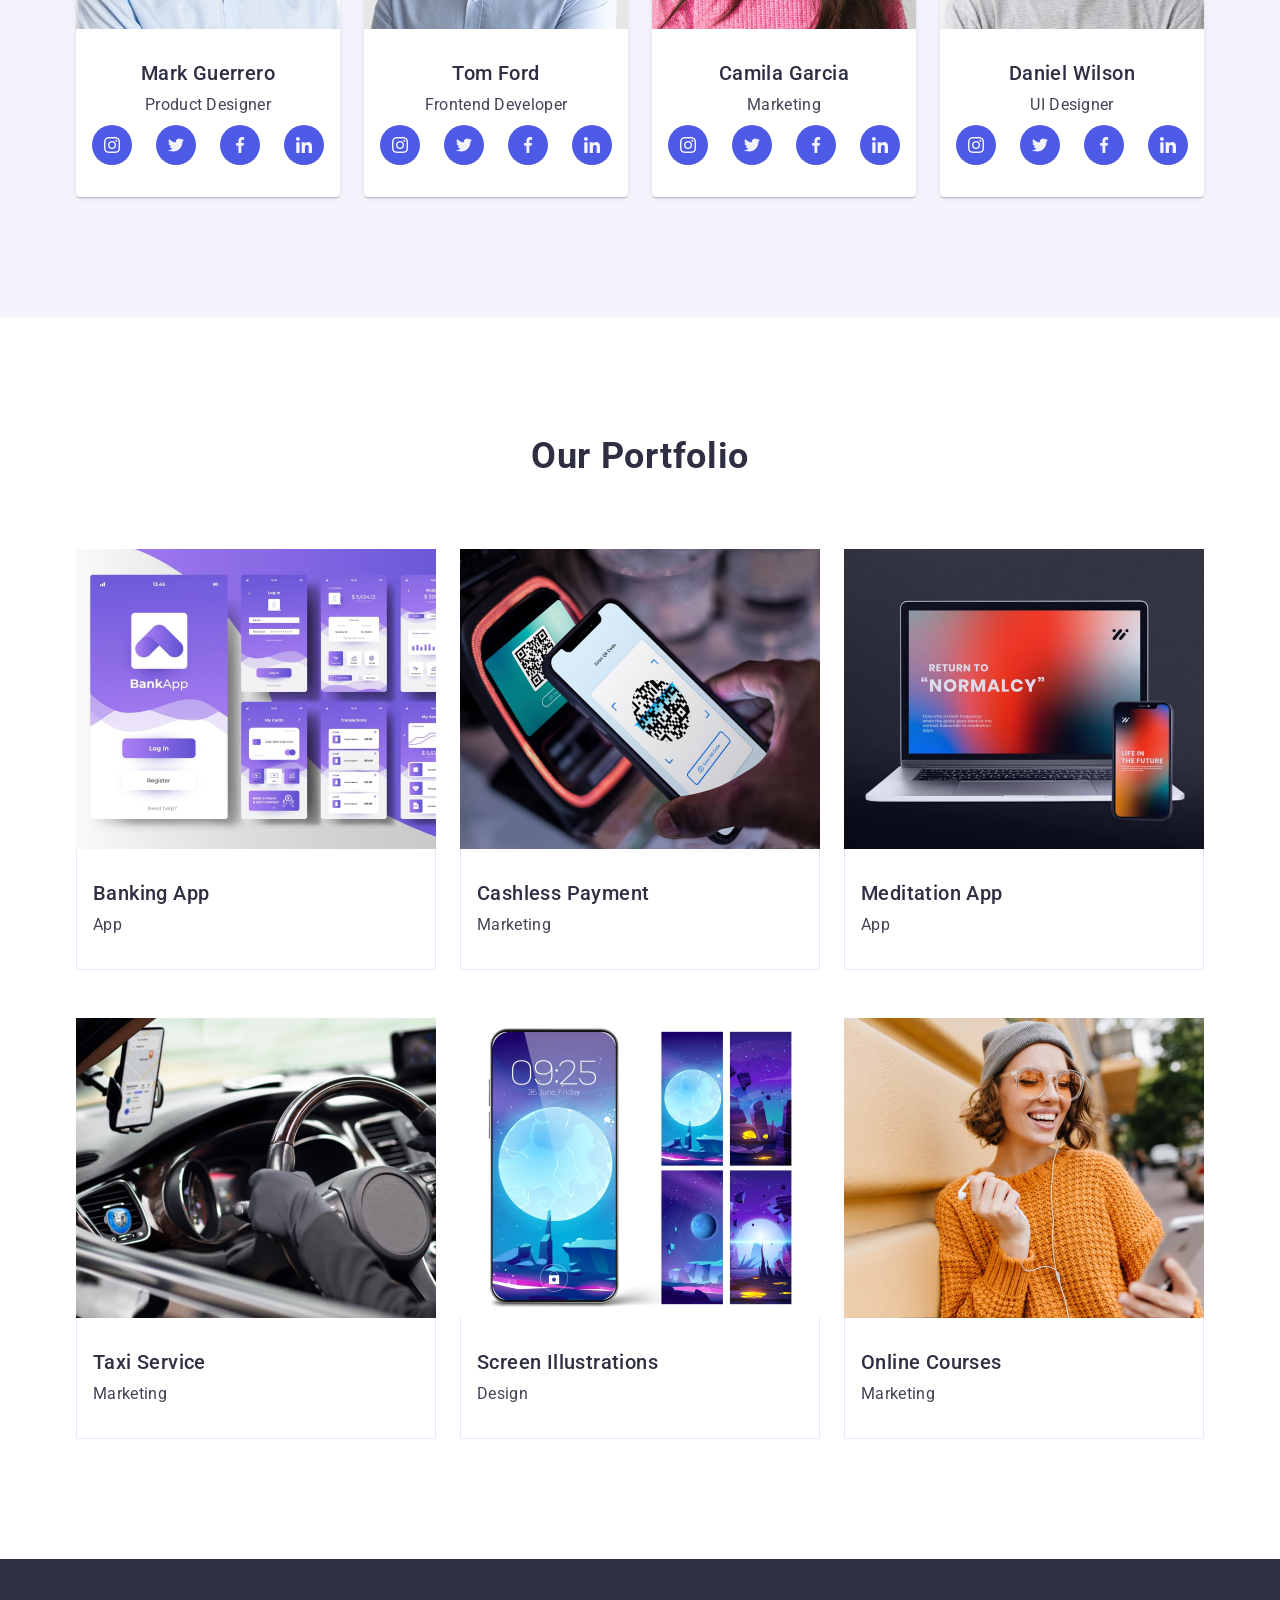
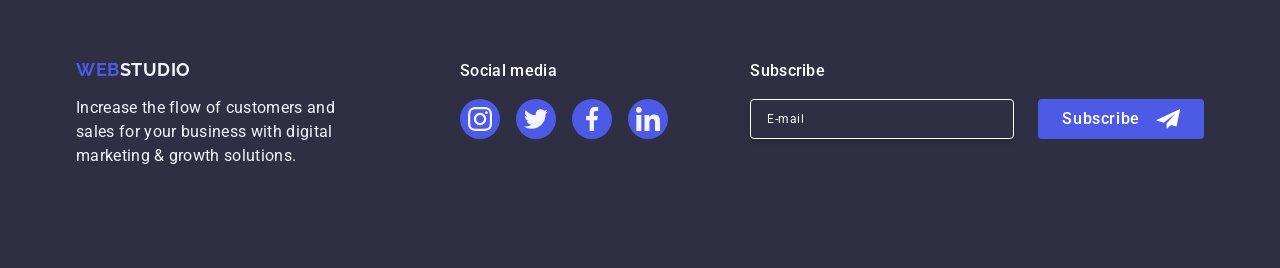
==== commit 8cfecd93: "markup fix" ====
--- a/index.html
+++ b/index.html
@@ -505,102 +505,115 @@
             </li>
           </ul>
         </div>
-        <div class="footer-form">
+        <div class="footer-form-wrap">
           <p class="footer-form-title">Subscribe</p>
 
-          <label class="footer-label"
-            ><input
-              type="email"
-              name="subscribe"
-              class="footer-form-input"
-              placeholder="E-mail" /></label
-          ><button type="button" class="footer-form-btn">
-            Subscribe
-            <svg class="footer-button-icon" width="24" height="24">
-              <use href="./images/icons.svg#icon-send"></use>
-            </svg>
-          </button>
+          <form class="footer-form">
+            <label class="footer-label"
+              ><input
+                type="email"
+                name="subscribe"
+                class="footer-form-input"
+                placeholder="E-mail"
+            /></label>
+
+            <button type="button" class="footer-form-btn" type="submit">
+              Subscribe
+              <svg class="footer-button-icon" width="24" height="24">
+                <use href="./images/icons.svg#icon-send"></use>
+              </svg>
+            </button>
+          </form>
         </div>
       </div>
     </footer>
     <div class="modal-overlay" data-modal>
       <div class="modal">
-        <button class="modal-close" type="button" data-modal-close>
-          <svg class="modal-close-icon" width="8" height="8">
-            <use href="./images/icons.svg#icon-close"></use>
-          </svg>
-        </button>
-        <p class="modal-title">Leave your contacts and we will call you back</p>
-        <div class="modal-wrap">
-          <label for="user-name" class="modal-label">Name</label>
-          <div class="modal-thumb">
-            <input class="modal-input" type="text" id="user-name" name="name" />
-            <svg class="modal-input-icon" width="12" height="12">
-              <use href="./images/icons.svg#icon-name"></use>
+        <form action="">
+          <button class="modal-close" type="button" data-modal-close>
+            <svg class="modal-close-icon" width="8" height="8">
+              <use href="./images/icons.svg#icon-close"></use>
             </svg>
+          </button>
+          <p class="modal-title">
+            Leave your contacts and we will call you back
+          </p>
+          <div class="modal-wrap">
+            <label for="user-name" class="modal-label">Name</label>
+            <div class="modal-thumb">
+              <input
+                class="modal-input"
+                type="text"
+                id="user-name"
+                name="name"
+              />
+              <svg class="modal-input-icon" width="12" height="12">
+                <use href="./images/icons.svg#icon-name"></use>
+              </svg>
+            </div>
           </div>
-        </div>
-        <div class="modal-wrap">
-          <label for="user-name" class="modal-label">Phone</label>
-          <div class="modal-thumb">
+          <div class="modal-wrap">
+            <label for="user-name" class="modal-label">Phone</label>
+            <div class="modal-thumb">
+              <input
+                class="modal-input"
+                type="tel"
+                id="user-phone"
+                name="phone"
+              />
+              <svg class="modal-input-icon" width="12" height="12">
+                <use href="./images/icons.svg#icon-phone"></use>
+              </svg>
+            </div>
+          </div>
+          <div class="modal-wrap">
+            <label for="user-name" class="modal-label">Email</label>
+            <div class="modal-thumb">
+              <input
+                class="modal-input"
+                type="email"
+                id="user-email"
+                name="email"
+              />
+              <svg class="modal-input-icon" width="12" height="12">
+                <use href="./images/icons.svg#icon-email"></use>
+              </svg>
+            </div>
+          </div>
+          <div class="modal-wrap">
+            <label for="comments" class="modal-label">Comment</label>
+            <textarea
+              class="modal-comments"
+              name="comments"
+              id="comments"
+              placeholder="Text input"
+            ></textarea>
+          </div>
+          <div class="modal-wrap-checkbox">
             <input
-              class="modal-input"
-              type="tel"
-              id="user-phone"
-              name="phone"
+              class="modal-checkbox visually-hidden"
+              type="checkbox"
+              id="checkbox"
+              value="yes"
+              name="answer"
             />
-            <svg class="modal-input-icon" width="12" height="12">
-              <use href="./images/icons.svg#icon-phone"></use>
-            </svg>
+            <div class="checkbox-decoration">
+              <svg class="modal-check-icon" width="10" height="8">
+                <use href="./images/icons.svg#icon-check"></use>
+              </svg>
+            </div>
+            <label for="checkbox" class="modal-label"
+              >I accept the terms and conditions of the<a
+                href="/"
+                target="_blank"
+                class="modal-link"
+              >
+                Privacy Policy</a
+              >
+            </label>
           </div>
-        </div>
-        <div class="modal-wrap">
-          <label for="user-name" class="modal-label">Email</label>
-          <div class="modal-thumb">
-            <input
-              class="modal-input"
-              type="email"
-              id="user-email"
-              name="email"
-            />
-            <svg class="modal-input-icon" width="12" height="12">
-              <use href="./images/icons.svg#icon-email"></use>
-            </svg>
-          </div>
-        </div>
-        <div class="modal-wrap">
-          <label for="comments" class="modal-label">Comment</label>
-          <textarea
-            class="modal-comments"
-            name="comments"
-            id="comments"
-            placeholder="Text input"
-          ></textarea>
-        </div>
-        <div class="modal-wrap-checkbox">
-          <input
-            class="modal-checkbox visually-hidden"
-            type="checkbox"
-            id="checkbox"
-            value="yes"
-            name="answer"
-          />
-          <div class="checkbox-decoration">
-            <svg class="modal-check-icon" width="10" height="8">
-              <use href="./images/icons.svg#icon-check"></use>
-            </svg>
-          </div>
-          <label for="checkbox" class="modal-label"
-            >I accept the terms and conditions of the<a
-              href="/"
-              target="_blank"
-              class="modal-link"
-            >
-              Privacy Policy</a
-            >
-          </label>
-        </div>
-        <button class="modal-button" type="button">Send</button>
+          <button class="modal-button" type="submit">Send</button>
+        </form>
       </div>
     </div>
     <script src="./js/modal.js"></script>
--- a/css/styles.css
+++ b/css/styles.css
@@ -421,7 +421,7 @@
 .footer .soc-link:focus {
   background-color: #31d0aa;
 }
-.footer-form {
+.footer-form-wrap {
   margin-left: auto;
 }
 .footer-form-title {
@@ -432,10 +432,8 @@
   color: #fff;
   margin-bottom: 16px;
 }
-.footer-form-wrap {
-  display: flex;
-}
-.footer-label {
+
+.footer-form {
   display: flex;
   gap: 24px;
 }
@@ -464,11 +462,12 @@
   align-items: center;
   justify-content: center;
   flex-direction: row;
-  gap: 16px;
+
   border-radius: 4px;
   padding: 8px 24px;
-  width: 165px;
+  min-width: 165px;
   height: 40px;
+
   background-color: #4d5ae5;
   border: none;
   font-weight: 500;
@@ -481,6 +480,7 @@
   transition: background-color 250ms cubic-bezier(0.4, 0, 0.2, 1);
 }
 .footer-button-icon {
+  margin-left: 16px;
   fill: #fff;
 }
 .footer-form-btn:hover,
@@ -528,6 +528,7 @@
   position: absolute;
   top: 24px;
   right: 24px;
+  padding: 0;
   border-radius: 50%;
   background-color: #e7e9fc;
   border: 1px solid rgba(0, 0, 0, 0.1);
@@ -537,11 +538,13 @@
   justify-content: center;
   align-items: center;
   cursor: pointer;
-  transition: background-color 250ms cubic-bezier(0.4, 0, 0.2, 1);
+  transition: background-color 250ms cubic-bezier(0.4, 0, 0.2, 1),
+    border 250ms cubic-bezier(0.4, 0, 0.2, 1);
 }
 .modal-close:hover,
 .modal-close:focus {
   background-color: #404bbf;
+  border: none;
 }
 .modal-close:hover .modal-close-icon,
 .modal-close:focus .modal-close-icon {
